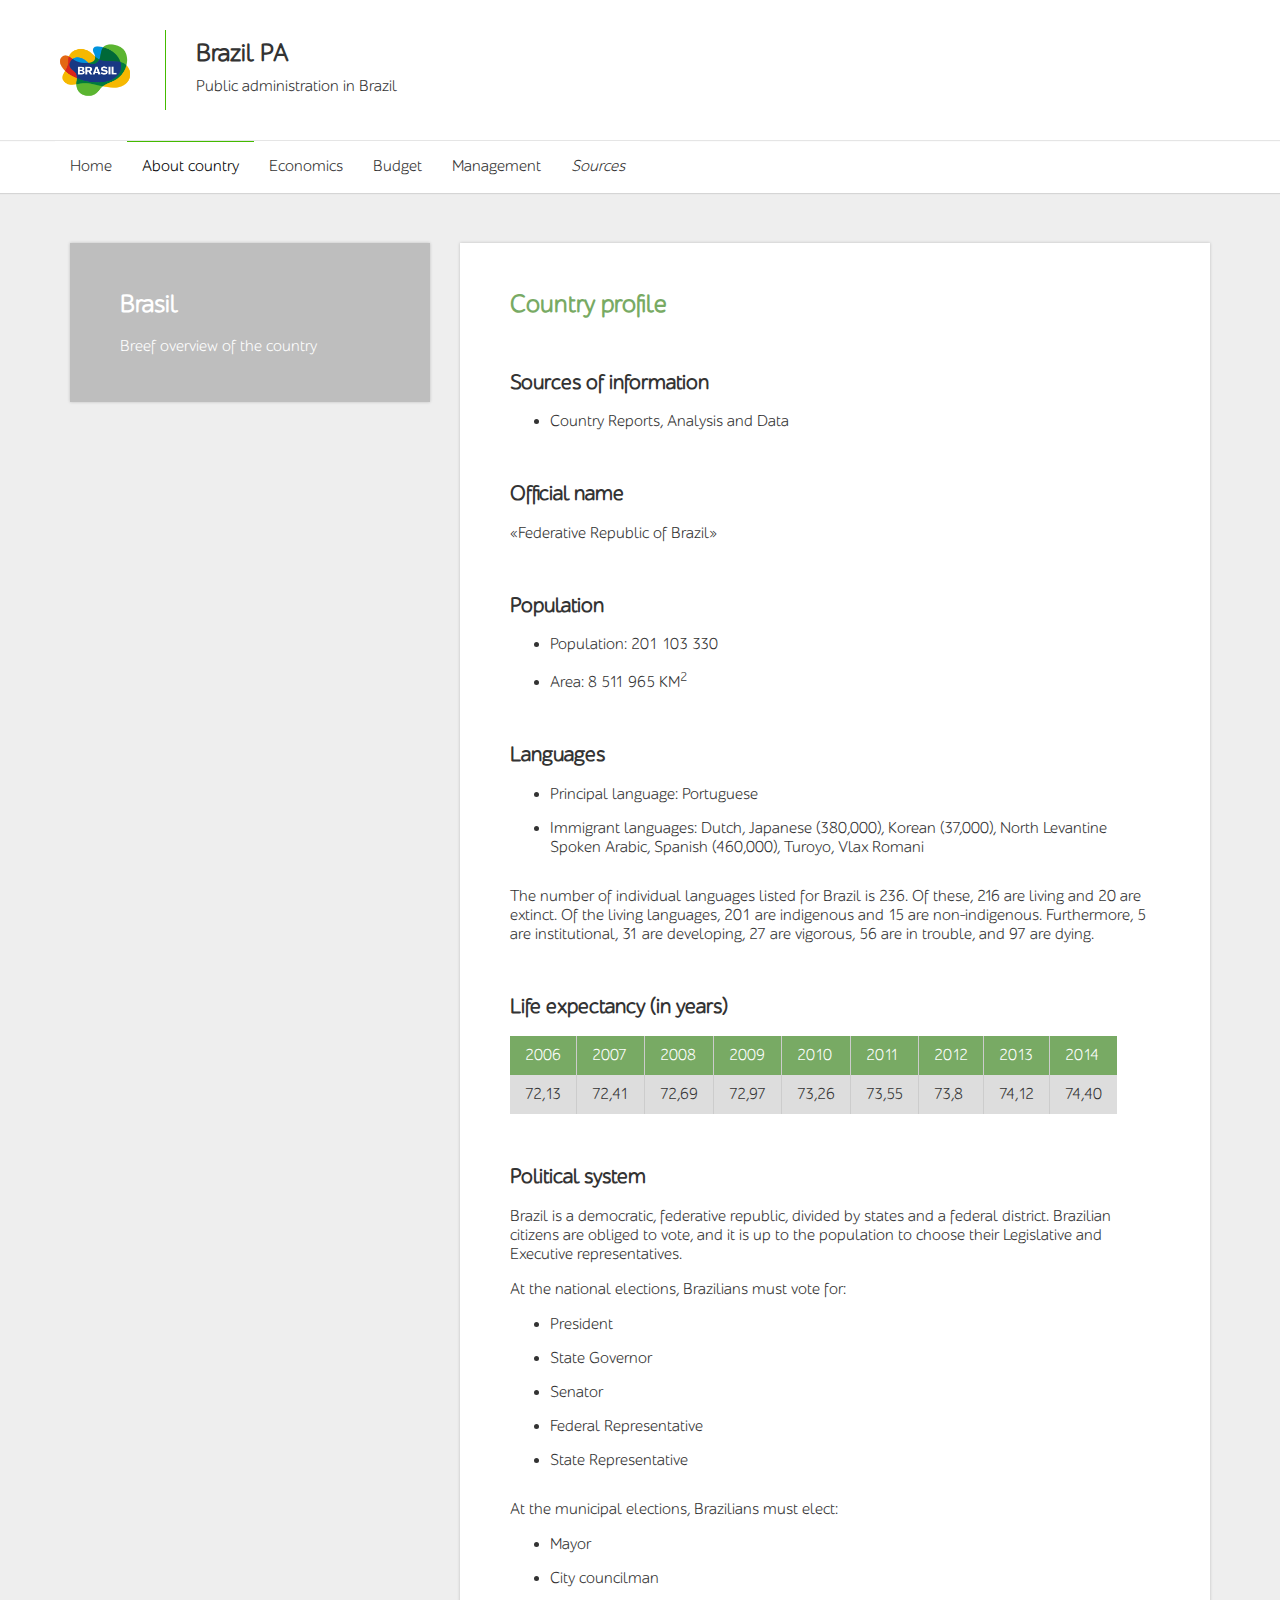
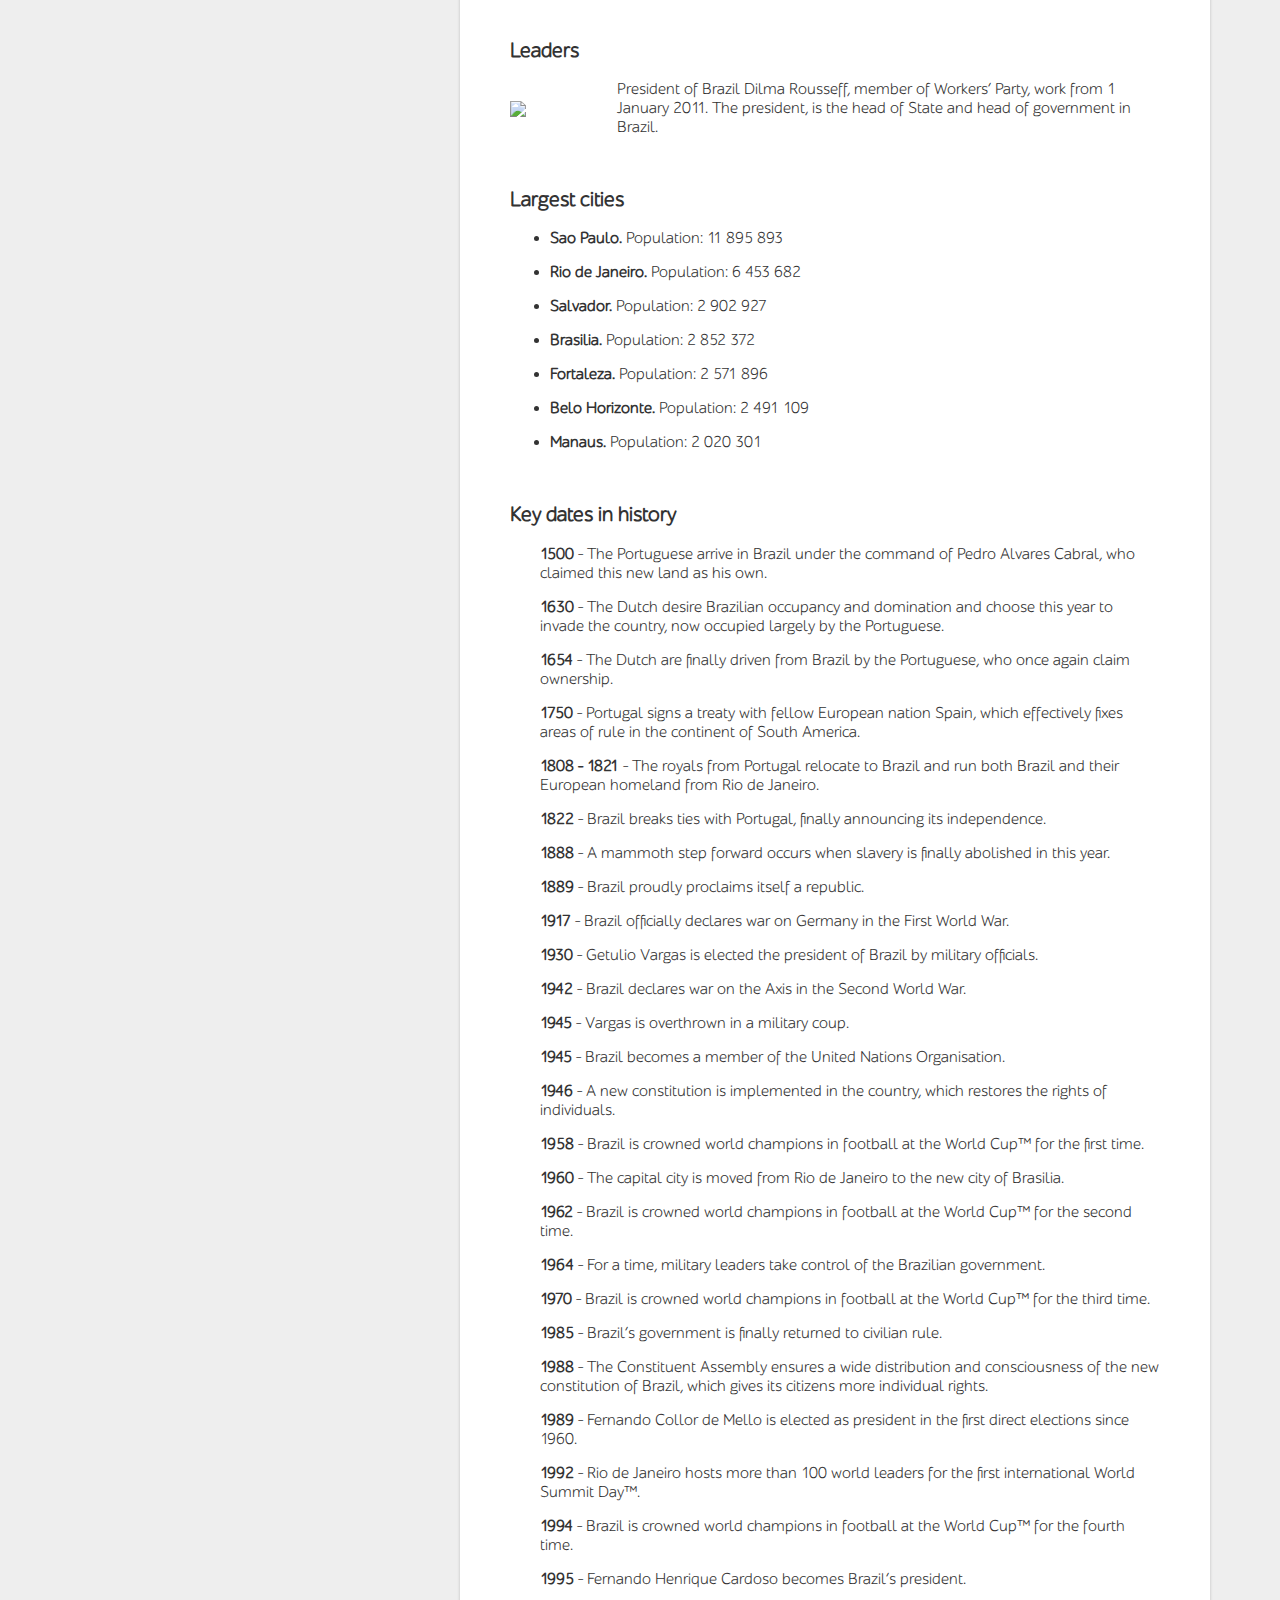
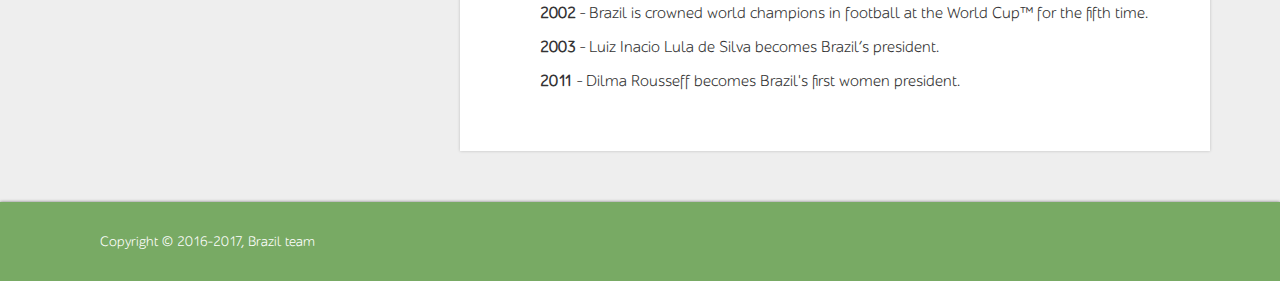
==== about.html @ 3e636b02 "Initial" ====
<!DOCTYPE html>
<html lang="ru">
	<head>
	
		<meta charset="utf-8">
		<meta http-equiv="X-UA-Compatible" content="IE=edge">
		<meta name="viewport" content="width=device-width, initial-scale=1">
		<meta name="robots" content="index, follow">
		
		<meta name="description" content="Public administration in Brazil">
		<meta name="keywords" content="public, administration, Brazil">	
		
		<link rel="apple-touch-icon-precomposed" sizes="57x57" href="images/apple-touch-icon-114-precomposed.png">
		<link rel="apple-touch-icon-precomposed" sizes="72x72" href="images/apple-touch-icon-144-precomposed.png">
		<link rel="apple-touch-icon-precomposed" sizes="114x114" href="images/apple-touch-icon-114-precomposed.png">
		<link rel="apple-touch-icon-precomposed" sizes="144x144" href="images/apple-touch-icon-144-precomposed.png">
		
		<meta name="msapplication-name" content="Brazil PA">
		<meta name="msapplication-tooltip" content="Brazil PA">
		<meta name="msapplication-starturl" content="/">
		<meta name="msapplication-navbutton-color" content="#44bb00">
		<meta name="msapplication-TileColor" content="#44bb00">
		<meta name="msapplication-TileImage" content="images/ms-icon-144.png">
		<meta name="msapplication-square70x70logo" content="images/ms-icon-70.png">
		<meta name="msapplication-square150x150logo" content="images/ms-icon-150.png">
		<meta name="msapplication-wide310x150logo" content="images/ms-icon-310-150.png">
		<meta name="msapplication-square310x310logo" content="images/ms-icon-310.png">
		
		
		<title>Brazil PA | About</title>

		<link rel="icon" href="favicon.png">
		<link href="css/bootstrap.css" rel="stylesheet">
		<link href="css/style.css" rel="stylesheet">
		
	</head>

	<body>
	    <a class="glyphicon glyphicon-chevron-up" id="toTop"></a>
	
		<header>
			
			<div class="container-fluid">
				<div class="container">
					<div class="logo col-xs-12 col-sm-12 col-md-12 col-lg-12">
					    <a class="marga" href="index.html">
                            <img src="images/logo.png" alt="Logo" title="Brazil">
                            <div class="title">  
                                <h1>Brazil PA</h1>
                                <p>Public administration in Brazil</p>
                            </div>
                        </a>
					</div>
				</div>
			</div>
			
			<div class="navbar" role="navigation">
				<div class="container">	
					<div class="navbar-header">
						<button type="button" class="navbar-toggle" data-toggle="collapse" data-target="#responsive-menu">
							<span class="sr-only">Open menu</span>
							<span class="icon-bar"></span>
							<span class="icon-bar"></span>
							<span class="icon-bar"></span>
						</button>
					</div>
				
					<div class="collapse navbar-collapse main-menu" id="responsive-menu">
						<ul class="nav navbar-nav">
							<li><a href="index.html">Home</a></li>
							<li><a href="about.html" class="active">About country</a></li>
							<li><a href="economics.html">Economics</a></li>
							<li><a href="budget.html">Budget</a></li>
							<li><a href="management.html">Management</a></li>
							<li class="sources"><a href="sources.html">Sources</a></li>
						</ul>
					</div>
				</div>
			</div>
		
		</header>
		
		<main class="page aboutpage">
			<div class="container">
				<div class="part col-xs-12 col-sm-12 col-md-4 col-lg-4">
					<section class="company">
						<div class="content">
							<h1>Brasil</h1>
							<p>Breef overview of the country</p>
						</div>
					</section>
				</div>
			
				<div class="part-two col-xs-12 col-sm-12 col-md-8 col-lg-8">
					<section class="achievments">
						<div class="content">
							<h1>Country profile</h1>
							
							<h2>Sources of information</h2>
							<ul>
							    <li>Country Reports, Analysis and Data</li>
							</ul>
							
							<h2>Official name</h2>
							<p>&laquo;Federative Republic of Brazil&raquo;</p>
							
							<h2>Population</h2>
							<ul>
                                <li>Population: 201 103 330</li>
							    <li>Area: 8&nbsp;511&nbsp;965 KM<sup>2</sup></li>
							</ul>
							
							<h2>Languages</h2>
							<ul>
							    <li>Principal language: Portuguese</li>
							    <li>Immigrant languages: Dutch, Japanese (380,000), Korean (37,000), North Levantine Spoken Arabic, Spanish (460,000), Turoyo, Vlax Romani</li>
							</ul>
							<p>The number of individual languages listed for Brazil is 236. Of these, 216 are living and 20 are extinct. Of the living languages, 201 are indigenous and 15 are non-indigenous. Furthermore, 5 are institutional, 31 are developing, 27 are vigorous, 56 are in trouble, and 97 are dying.</p>
							
							<h2>Life expectancy (in years)</h2>
							<table>
							    <tr>
							        <td>2006</td>
							        <td>2007</td>
							        <td>2008</td>
							        <td>2009</td>
							        <td>2010</td>
							        <td>2011</td>
							        <td>2012</td>
							        <td>2013</td>
							        <td>2014</td>
							    </tr>
							    <tr>
							        <td>72,13</td>
							        <td>72,41</td>
							        <td>72,69</td>
							        <td>72,97</td>
							        <td>73,26</td>
							        <td>73,55</td>
							        <td>73,8</td>
							        <td>74,12</td>
							        <td>74,40</td>
							    </tr>
							</table>
							
							<h2>Political system</h2>
							<p>Brazil is a democratic, federative republic, divided by states and a federal district. Brazilian citizens are obliged to vote, and it is up to the population to choose their Legislative and Executive representatives.</p>
							<p>At the national elections, Brazilians must vote for:</p>
                            <ul>
							    <li>President</li>
                                <li>State Governor</li>
                                <li>Senator</li>
                                <li>Federal Representative</li>
                                <li>State Representative</li>
							</ul>
							<p>At the municipal elections, Brazilians must elect:</p>
                            <ul>
							    <li>Mayor</li>
                                <li>City councilman</li>
							</ul>
							
							<h2>Leaders</h2>
							<p class="flex-floated"><img class="left-floated" src="http://i0.statig.com.br/bancodeimagens/3p/br/0s/3pbr0sp42opzck4ibm3xefxpv.jpg">President of Brazil Dilma Rousseff, member of Workers’ Party, work from 1 January 2011. The president, is the head of State and head of government in Brazil.</p>
						    
						    <h2>Largest cities</h2>
						    <ul>
						        <li><b>Sao Paulo.</b> Population: 11 895 893</li>
						        <li><b>Rio de Janeiro.</b> Population: 6 453 682</li>
						        <li><b>Salvador.</b> Population: 2 902 927</li>
						        <li><b>Brasilia.</b> Population: 2 852 372</li>
						        <li><b>Fortaleza.</b> Population: 2 571 896</li>
						        <li><b>Belo Horizonte.</b> Population: 2 491 109</li>
						        <li><b>Manaus.</b> Population: 2 020 301</li>
						    </ul>
						    
						    <h2>Key dates in history</h2>
						    <ul class="history-list">
						        <li><b>1500</b> - The Portuguese arrive in Brazil under the command of Pedro Alvares Cabral, who claimed this new land as his own.</li>
						        <li><b>1630</b> - The Dutch desire Brazilian occupancy and domination and choose this year to invade the country, now occupied largely by the Portuguese.</li>
						        <li><b>1654</b> - The Dutch are finally driven from Brazil by the Portuguese, who once again claim ownership.</li>
						        <li><b>1750</b> - Portugal signs a treaty with fellow European nation Spain, which effectively fixes areas of rule in the continent of South America.</li>
						        <li><b>1808 - 1821</b> - The royals from Portugal relocate to Brazil and run both Brazil and their European homeland from Rio de Janeiro.</li>
						        <li><b>1822</b> - Brazil breaks ties with Portugal, finally announcing its independence.</li>
						        <li><b>1888</b> - A mammoth step forward occurs when slavery is finally abolished in this year.</li>
						        <li><b>1889</b> - Brazil proudly proclaims itself a republic.</li>
						        <li><b>1917</b> - Brazil officially declares war on Germany in the First World War.</li>
						        <li><b>1930</b> - Getulio Vargas is elected the president of Brazil by military officials.
						        <li><b>1942</b> - Brazil declares war on the Axis in the Second World War.</li>
						        <li><b>1945</b> - Vargas is overthrown in a military coup.</li>
						        <li><b>1945</b> - Brazil becomes a member of the United Nations Organisation.</li>
						        <li><b>1946</b> - A new constitution is implemented in the country, which restores the rights of individuals.</li>
						        <li><b>1958</b> - Brazil is crowned world champions in football at the World Cup™ for the first time.</li>
						        <li><b>1960</b> - The capital city is moved from Rio de Janeiro to the new city of Brasilia.</li>
						        <li><b>1962</b> - Brazil is crowned world champions in football at the World Cup™ for the second time.</li>
                                <li><b>1964</b> - For a time, military leaders take control of the Brazilian government.</li>
                                <li><b>1970</b> - Brazil is crowned world champions in football at the World Cup™ for the third time.</li>
                                <li><b>1985</b> - Brazil’s government is finally returned to civilian rule.</li>
                                <li><b>1988</b> - The Constituent Assembly ensures a wide distribution and consciousness of the new constitution of Brazil, which gives its citizens more individual rights.</li>
                                <li><b>1989</b> - Fernando Collor de Mello is elected as president in the first direct elections since 1960.</li>
                                <li><b>1992</b> - Rio de Janeiro hosts more than 100 world leaders for the first international World Summit Day™.</li>
                                <li><b>1994</b> - Brazil is crowned world champions in football at the World Cup™ for the fourth time.</li>
                                <li><b>1995</b> - Fernando Henrique Cardoso becomes Brazil’s president.</li>
                                <li><b>2002</b> - Brazil is crowned world champions in football at the World Cup™ for the fifth time.</li>
                                <li><b>2003</b> - Luiz Inacio Lula de Silva becomes Brazil’s president.</li>
                                <li><b>2011</b> - Dilma Rousseff becomes Brazil's first women president.</li>
						    </ul>
						
						</div>
					</section>
				</div>
			</div>

		</main>
		
		<footer>
			<span>Copyright &copy; 2016-2017, Brazil team</span>
		</footer>
		
		<script src="https://ajax.googleapis.com/ajax/libs/jquery/1.11.2/jquery.min.js"></script>
		<script src="js/bootstrap.js"></script>
		<script src="js/totop.js"></script>

	</body>
</html>
---- css/style.css ----
* {
	-webkit-box-sizing: border-box;
		-moz-box-sizing: border-box;
			box-sizing: border-box;
}
*:before,
*:after {
	-webkit-box-sizing: border-box;
		-moz-box-sizing: border-box;
			box-sizing: border-box;
}
@font-face {
    font-family: 'alsschlangesans-buploadedfile';
    src: url('../fonts/schlangesansalsschlangesans-bold-webfont.eot');
    src: url([data-uri]) format('woff2'),
         url([data-uri]) format('woff'),
         url('../fonts/schlangesansalsschlangesans-bold-webfont.ttf') format('truetype'),
         url('../fonts/schlangesansalsschlangesans-bold-webfont.svg#alsschlangesans-buploadedfile') format('svg');
    font-weight: normal;
    font-style: normal;
}
@font-face {
    font-family: 'alsschlangesansuploaded_file';
    src: url('../fonts/schlangesansalsschlangesans-webfont.eot');
    src: url([data-uri]) format('woff2'),
         url([data-uri]) format('woff'),
         url('../fonts/schlangesansalsschlangesans-webfont.ttf') format('truetype'),
         url('../fonts/schlangesansalsschlangesans-webfont.svg#alsschlangesansuploaded_file') format('svg');
    font-weight: normal;
    font-style: normal;
}
html{
	width: 100%;
    height: 100%;
    margin: 0;
    padding: 0;
	-webkit-text-size-adjust: 100%;
      -ms-text-size-adjust: 100%;
}
body {
    position: relative;
	width: 100%;
    min-height: 100%;
    margin: 0;
    padding: 0;
	overflow-x: hidden;
	font-family: "alsschlangesansuploaded_file", Calibri,Candara,Segoe,Segoe UI,Optima,Arial,sans-serif;
	font-size: 16px;
	color: #333;
	background-color: #eee;
}
a,
article,
aside,
details,
figcaption,
figure,
img,
footer,
header,
hgroup,
main,
menu,
nav,
section,
summary {
	display: block;
}
h1{
	font-size: 25px;
	font-weight: normal;
	color: #333;
}
h2{
	font-size: 21px;
	font-weight: normal;
	color: #333;
}
h3{
	font-size: 16px;
	font-weight: normal;
	color: #999;
}
p{
	font-size: 16px;
	color: #333;
}
li{
	font-size:16px;
	list-style: none;
	color: #333;
}
a{
	text-decoration: none;
	outline: 0;
	cursor: pointer;
	font-size: 16px;
	color: #333;
}
a:active,
a:hover,
a:focus {
	outline: 0;
	color: #44bb00;
}
span{
	font-size:14px;
}
@font-face {
  font-family: 'Glyphicons Halflings';
  src: url('../fonts/glyphicons-halflings-regular.eot');
  src: url('../fonts/glyphicons-halflings-regular.eot?#iefix') format('embedded-opentype'), url('../fonts/glyphicons-halflings-regular.woff2') format('woff2'), url('../fonts/glyphicons-halflings-regular.woff') format('woff'), url('../fonts/glyphicons-halflings-regular.ttf') format('truetype'), url('../fonts/glyphicons-halflings-regular.svg#glyphicons_halflingsregular') format('svg');
}
.glyphicon {
  position: relative;
  display: inline-block;
  font-family: 'Glyphicons Halflings';
  font-style: normal;
  font-weight: normal;
  line-height: 1;
  -webkit-font-smoothing: antialiased;
	-moz-osx-font-smoothing: grayscale;
}
.glyphicon-chevron-left:before {
  content: "\e079";
}
.glyphicon-chevron-right:before {
  content: "\e080";
}
.glyphicon-chevron-up:before {
  content: "\e113";
}
.glyphicon-chevron-down:before {
  content: "\e114";
}
.glyphicon-file:before {
  content: "\e022";
}
.glyphicon-remove:before {
  content: "\e014";
}
#toTop{
  display: none;
  height: 100%;
  padding: 30px 30px 0 30px;
  background: transparent;
  text-align: center;
  position: fixed;
  bottom: 0;
  left: 0;
  font-size: 28px;
  z-index: 100000;
  color: rgba(120, 170, 100, 1);
}
#toTop:hover{
  color:#ccc;
  background:rgba(230, 230, 230, 0.5);
}
header{
	position: relative;
	width:100%;
	background:#fff;
	z-index: 100;
}
header:after{
	content: "";
	display: table;
	clear: both;
}
header .container-fluid{
	padding:30px 15px;
	-webkit-box-shadow: 0px 1px 1px 0px rgba(0,0,0,0.1);
		-moz-box-shadow: 0px 1px 1px 0px rgba(0,0,0,0.1);
		box-shadow: 0px 1px 1px 0px rgba(0,0,0,0.1);
}
header .container-fluid ul li{
	display:inline-block;
	padding:24px 10px;
}
header .container-fluid ul li:first-child{
	margin-left:-20px;
}
header .container-fluid:after{
	content: "";
	display: table;
	clear: both;
}
.logo .marga {
    width: 400px;
    height: 80px;
}
.logo img{
    float: left;
	height: 100%;
	display: block;
}
.logo .title {
    float: left;
    height: 80px;
    margin-left: 30px;
    padding-left: 30px;
    border-left: 1px solid #44bb00; 
}
.logo h1 {
    font-weight: bold;
    line-height: 1;
    margin: 0;
    padding: 0;
    padding-top: 12px;
}
.logo p {
    margin: 0;
    padding: 0;
    padding-top: 10px;
}
.tel{
	height: 100%;
    margin: 0 auto;
	padding: 25px 25px 25px 0;
	text-align: right;
}
.navbar{
	-webkit-box-shadow: 0px 1px 1px 0px rgba(0,0,0,0.1);
		-moz-box-shadow: 0px 1px 1px 0px rgba(0,0,0,0.1);
		box-shadow: 0px 1px 1px 0px rgba(0,0,0,0.1);
	text-align: center;
}
.main-menu {
    overflow-x: hidden;
}
.main-menu li.sources a {
    font-style: italic;
}
main {
    padding-bottom: 80px;
}
.home-page {
    background-color: #ffffff;
}
.more{
	display:inline-block;
	margin-top:30px;
	border: 1px solid #fff;
	padding: 7px 25px;
	border-radius: 7px;
	color: #fff;
	font-size: 14px;
}
.more:hover{
	border: 1px solid rgba(255, 255, 255, 0.1);
	background: rgba(255, 255, 255, 0.75);
	color: #44bb00;
}
.info{
	display:inline-block;
	margin:30px 15px 25px 0;
	border: 1px solid #44bb00;
	padding: 7px 25px;
	border-radius: 7px;
	color: #44bb00;
	font-size: 14px;
}
.info:hover{
	border: 1px solid rgba(0, 130, 150, 0.05);
	background: rgba(120, 170, 100, 1);
	color: #fff;
}
article{
	height: 100%;
}
article:after{
	content: "";
	display: table;
	clear: both;
}
.item1 {
	background: url('../images/slider1.jpg') no-repeat;
	background-position: 50%;
	background-size: cover;
}
.item2 {
	background: url('../images/slider2.jpg') no-repeat;
	background-position: 50%;
	background-size: cover;
}
.item3 {
	background: url('../images/slider3.jpg') no-repeat;
	background-position: 50%;
	background-size: cover;
}
.item4 {
	background: url('../images/slider4.jpg') no-repeat;
	background-position: 50%;
	background-size: cover;
}
.carousel-caption {
	height: 600px;
	padding: 20%;
	background-color: rgba(0, 0, 0, .35);
	-webkit-box-shadow: 0px 1px 1px 0px rgba(0,0,0,0.35);
		-moz-box-shadow: 0px 1px 1px 0px rgba(0,0,0,0.35);
		box-shadow: 0px 1px 1px 0px rgba(0,0,0,0.35);
}
.carousel-caption h1{
	color: #fff;
}
.carousel-caption p{
	margin-bottom: 30px;
	color: #fff;
}
.inner{
	height: 600px;
	background-color: #eee;
    overflow: hidden;
}
.inner img{
	height: 100%;
	margin: 0 auto;
}
.box-content{
	height: 600px;
	padding: 20% 20% 0 20%;
}
.inner {
    background-color: #eee;
}
.inner1 {
	background-image: url('../images/about1.png');
    background-repeat: no-repeat;
	background-position: 50%;
	background-size: cover;
}
.inner2 {
	background-image: url('../images/slider2.jpg');
    background-repeat: no-repeat;
	background-position: 50%;
	background-size: cover;
}
.inner3 {
	background-image: url('../images/slider3.jpg');
    background-repeat: no-repeat;
	background-position: 50%;
	background-size: cover;
}
.inner4 {
	background-image: url('../images/slider4.jpg');
    background-repeat: no-repeat;
	background-position: 50%;
	background-size: cover;
}
.part{
	padding: 50px 15px;
}
.part-two{
	padding: 50px 15px;
}
.part section{
	background-color: rgba(0, 0, 0, .2);
	-webkit-box-shadow: 0px 0px 3px 0px rgba(0,0,0,0.2);
		-moz-box-shadow: 0px 0px 3px 0px rgba(0,0,0,0.2);
		box-shadow: 0px 0px 3px 0px rgba(0,0,0,0.2);
}
.part h1, .part p{
	color: #fff;
}
.part h1 {
    font-weight: bold;
}
.part-two section{
	background-color: #fff;
	-webkit-box-shadow: 0px 0px 3px 0px rgba(0,0,0,0.2);
		-moz-box-shadow: 0px 0px 3px 0px rgba(0,0,0,0.2);
		box-shadow: 0px 0px 3px 0px rgba(0,0,0,0.2);
}
.part-two section:nth-child(2){
	margin-top: 25px;
}
.part-two ol li {
    list-style: decimal;
}
.part-two ul {
    margin-bottom: 30px;
}
.part-two ul li {
	list-style: disc;
	margin: 15px 0;
}
.part-two h1 {
    font-weight: bold;
    color: rgba(120, 170, 100, 1);
}
.part-two h2 {
    font-weight: bold;
    margin-top: 50px;
}
.part-two table {
    margin: 0 auto;
    border-collapse: collapse;
    width: 100%;
    overflow-x: auto;
    display: block;
}
.part-two table tr:nth-child(odd) {
    background-color: #eee;
}
.part-two table tr:nth-child(even) {
    background-color: #ddd;
}
.part-two table tr:first-child {
    background-color: rgba(120, 170, 100, 1);
    color: #fff;
}
.part-two table td {
    padding: 10px 15px;
    border-left: 1px solid #ccc;
}
.part-two table td:first-child {
    border-left: none;
}
.left-floated {
    float: left;
}
img.left-floated {
    width: 150px;
    margin-right: 30px;
}
p.flex-floated {
    display: -webkit-box;
    display: -moz-box;
    display: -ms-flexbox;
    display: -webkit-flex;
    display: flex;
        -webkit-box-align: center;
        -webkit-flex-align: center;
        -ms-flex-align: center;
        -webkit-align-items: center;
    align-items: center;
        -webkit-box-orient: horizontal;
        -moz-box-orient: horizontal;
        -webkit-flex-direction: row;
        -ms-flex-direction: row;
    flex-direction: row;
        -webkit-flex-wrap: nowrap;
    flex-wrap: nowrap;
}
p:after {
    content: '';
    display: table;
    clear: both;
}
ul.history-list li {
    list-style: none;
    margin-left: -10px;
}
ol.link-list li {
    margin-bottom: 20px;
}
ol.link-list li a {
    font-style: italic;
    color: blue;
}
ol.link-list li a:hover {
    color: #333;
}
.page-img {
    width: 100%;
    margin-bottom: 30px;
}
.offer{
	text-align: center;
	background-color: rgba(120, 170, 100, 1);
	padding: 70px 7%;
}
.offer h1{
	color: #fff;
}
.content{
	padding: 30px 50px;
}
.document{
	margin-top: 25px;
}
.document h2{
	margin: 30px 50px;
	color: #fff;
}
.document a{
	padding: 20px 0;
	text-align: center;
	font-size: 14px;
	background-color: #fff;
	border-right: 1px solid #ddd;
}
.document a:last-child{
	border-right: none;
}
.document a:hover{
	background-color: #eee;
	color: #44bb00;
}
.part-in{
	padding: 50px 0;
}
.contact a{
	color: #fff;
}
.modal-body{
	padding: 30px;
}
.modal-footer img{
	width: 100%;
}
.modal-body ul li{
	margin: 30px 0;
	list-style: circle;
}
.close{
	margin-bottom: 10px;
}
footer{
	position: absolute;
    position: absolute;
    right: 0;
    bottom: 0;
    left: 0;
	-webkit-box-shadow: 0px 0px 3px 0px rgba(0,0,0,0.5);
		-moz-box-shadow: 0px 0px 3px 0px rgba(0,0,0,0.5);
		box-shadow: 0px 0px 3px 0px rgba(0,0,0,0.5);
	padding: 30px 100px;
	background-color: rgba(120, 170, 100, 1);
	clear: both;
}
footer span{
	color: #fff;
}
footer a{
	float:right;
	font-size:14px;
	color: #fff;
	text-align:left;
}
footer a:hover{
	color: #333;
}
.white{
	background-color: #fff;
}
.white span, .white a{
	color: #333;
}
.white a:hover{
	color: #44bb00;
}
@media (min-width: 1400px) {
	h1{
		font-size: 32px;
	}
	h2{
		font-size: 26px;
	}
	a, p, li, span{
		font-size: 18px;
	}
	article, .inner, .carousel-caption, .box-content{
		height: 750px;
	}
	.slogan{
		padding: 340px 5%;
	}
	.picture{
		height: 375px;
	}
	.picture img{
		width: auto;
		height: 350px;
	}
	.partner{
		height: 200px;
		padding: 7%;
	}
}
@media (max-width: 991px) {
	h1{
		font-size: 21px;
	}
	h2{
		font-size: 18px;
	}
	h3{
		font-size: 14px;
	}
	a, p, li{
		font-size: 14px;
	}
	.document a{
		font-size: 12px;
	}
	.carousel-control span{
	  font-size: 32px;
	}
	.slogan{
		padding: 230px 5%;
	}
	.picture{
		height: 280px;
	}
	.picture img{
		height: auto;
		width: 100%;
	}
	.partners {
		padding: 45px;
	}
	.partner{
		height: 110px;
		padding: 7%;
	}
	.part{
		padding: 25px 0;
	}
	.part-two{
		padding: 0 0 25px 0;
	}
	.part-in{
		padding-top: 0;
		margin-left: -13px;
	}
}
@media (max-width: 767px) {
	.nav > li > a{
	  border-top: none;
	}
	.nav > li >.active{
	  border-top: none;
	}
	.nav > li > a:hover{
	  border-top: none;
	  background-color: #f0f0f0;
	}
	footer{
		padding: 20px 50px;
	}
	.part{
		padding-top: 0;
	}
	.part-in{
		padding-top: 0;
		margin-left: -10px;
	}
	.equip a{
		min-height: 260px;
	}
	.close{
		right: 10px;
  		top: 10px;
	}
    #toTop {
      visibility: hidden;
    }
}
@media (max-width: 641px) {
	header .container-fluid ul li{
		text-align: center;
		padding: 10px 10px;
	}
    .logo .marga {
        width: 252px;
        margin: 0 auto;
    }
    .logo .title {
        margin-left: 20px;
        padding-left: 20px; 
    }
    .logo h1 {
        font-size: 16px;
    }
    .logo p {
        width: 130px;
    }
	.tel{
		text-align: center;
	}
    .carousel,
    .item,
    .inner {
		height: 450px;
	}
    .inner {
        height: 250px;
    }
	footer{
		text-align: center;
	}
	footer span{
		display: block;
	}
	footer a{
		display: none;
	}
	.carousel-control{
	  width: 15%;
	}
	.carousel-caption {
		height: 520px;
	}
	.box-content{
		height: auto;
		padding: 15%;
	}
	.content{
		padding: 40px;
	}
	.map{
		height: 300px;
	}
	.partner{
		height: 110px;
		padding: 5%;
	}
	.document h2{
		margin: 30px 20px;
	}
}
@media (max-width: 480px) {

}
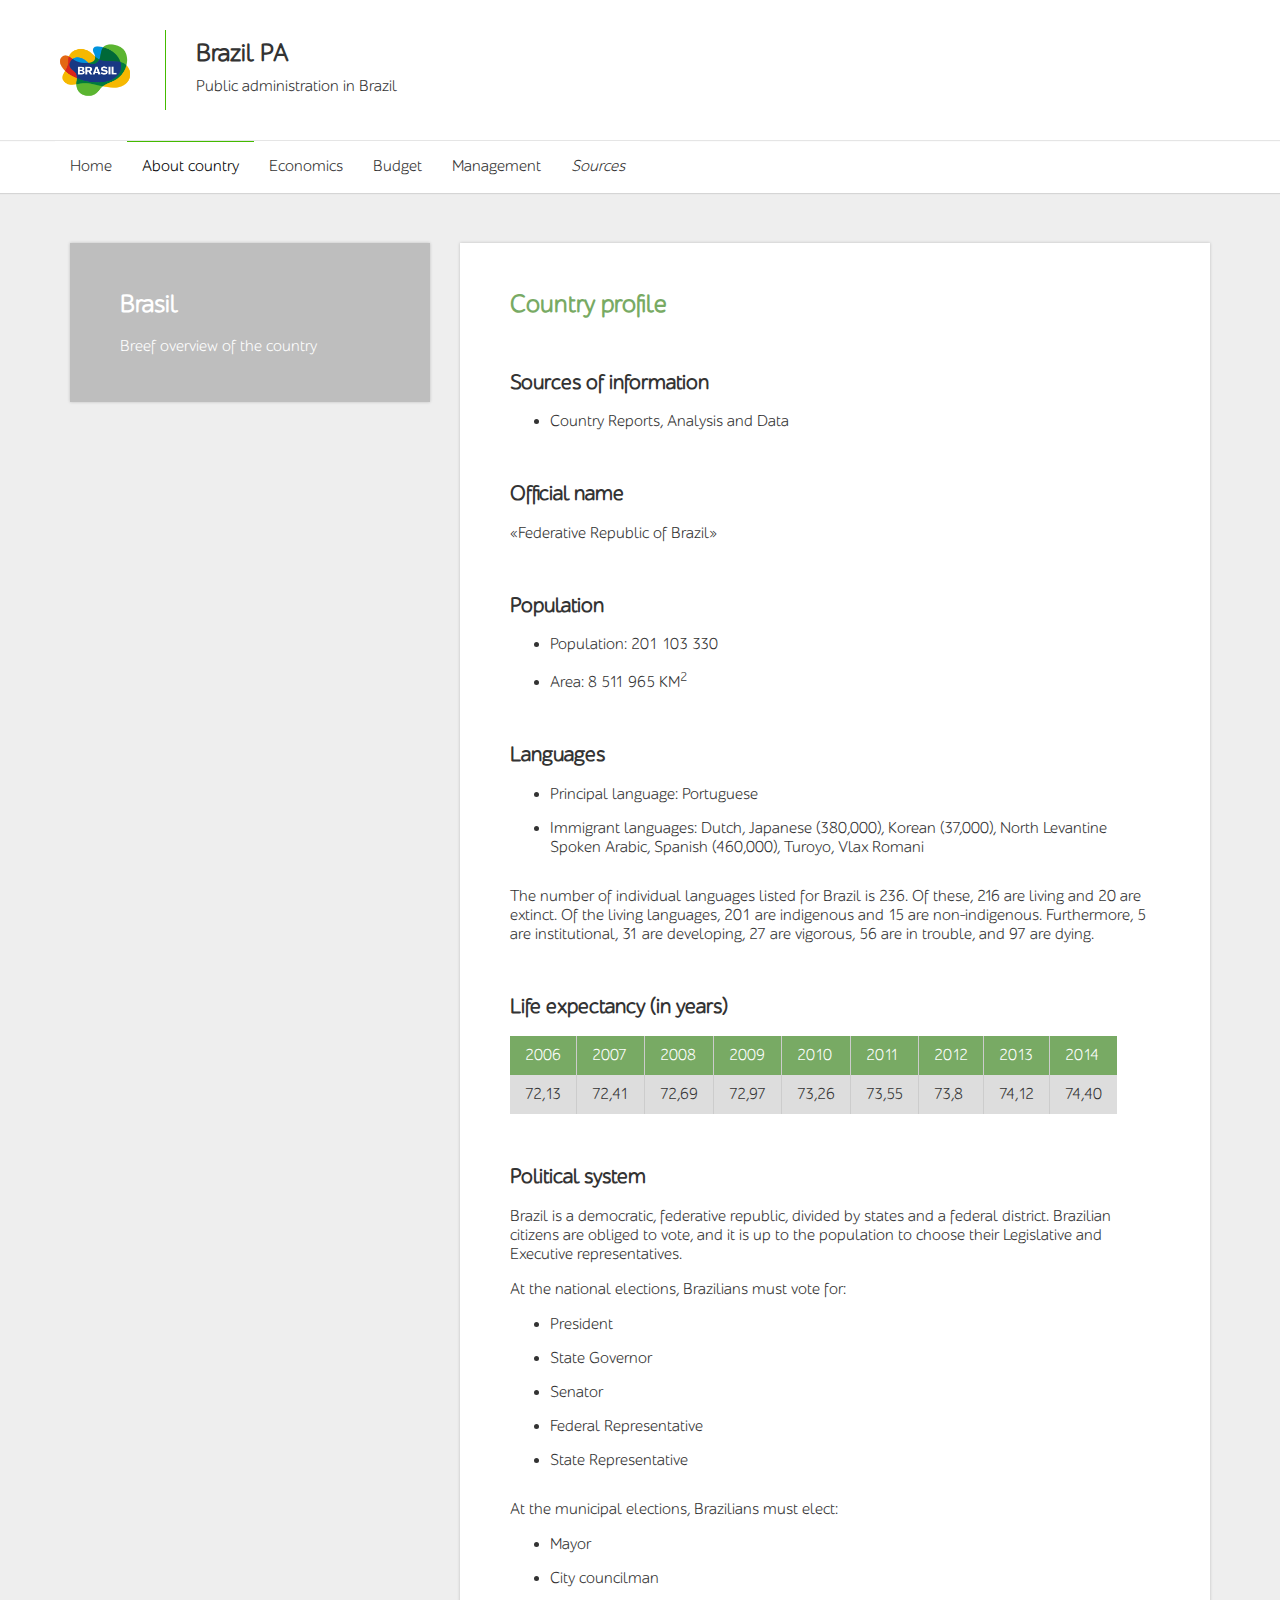
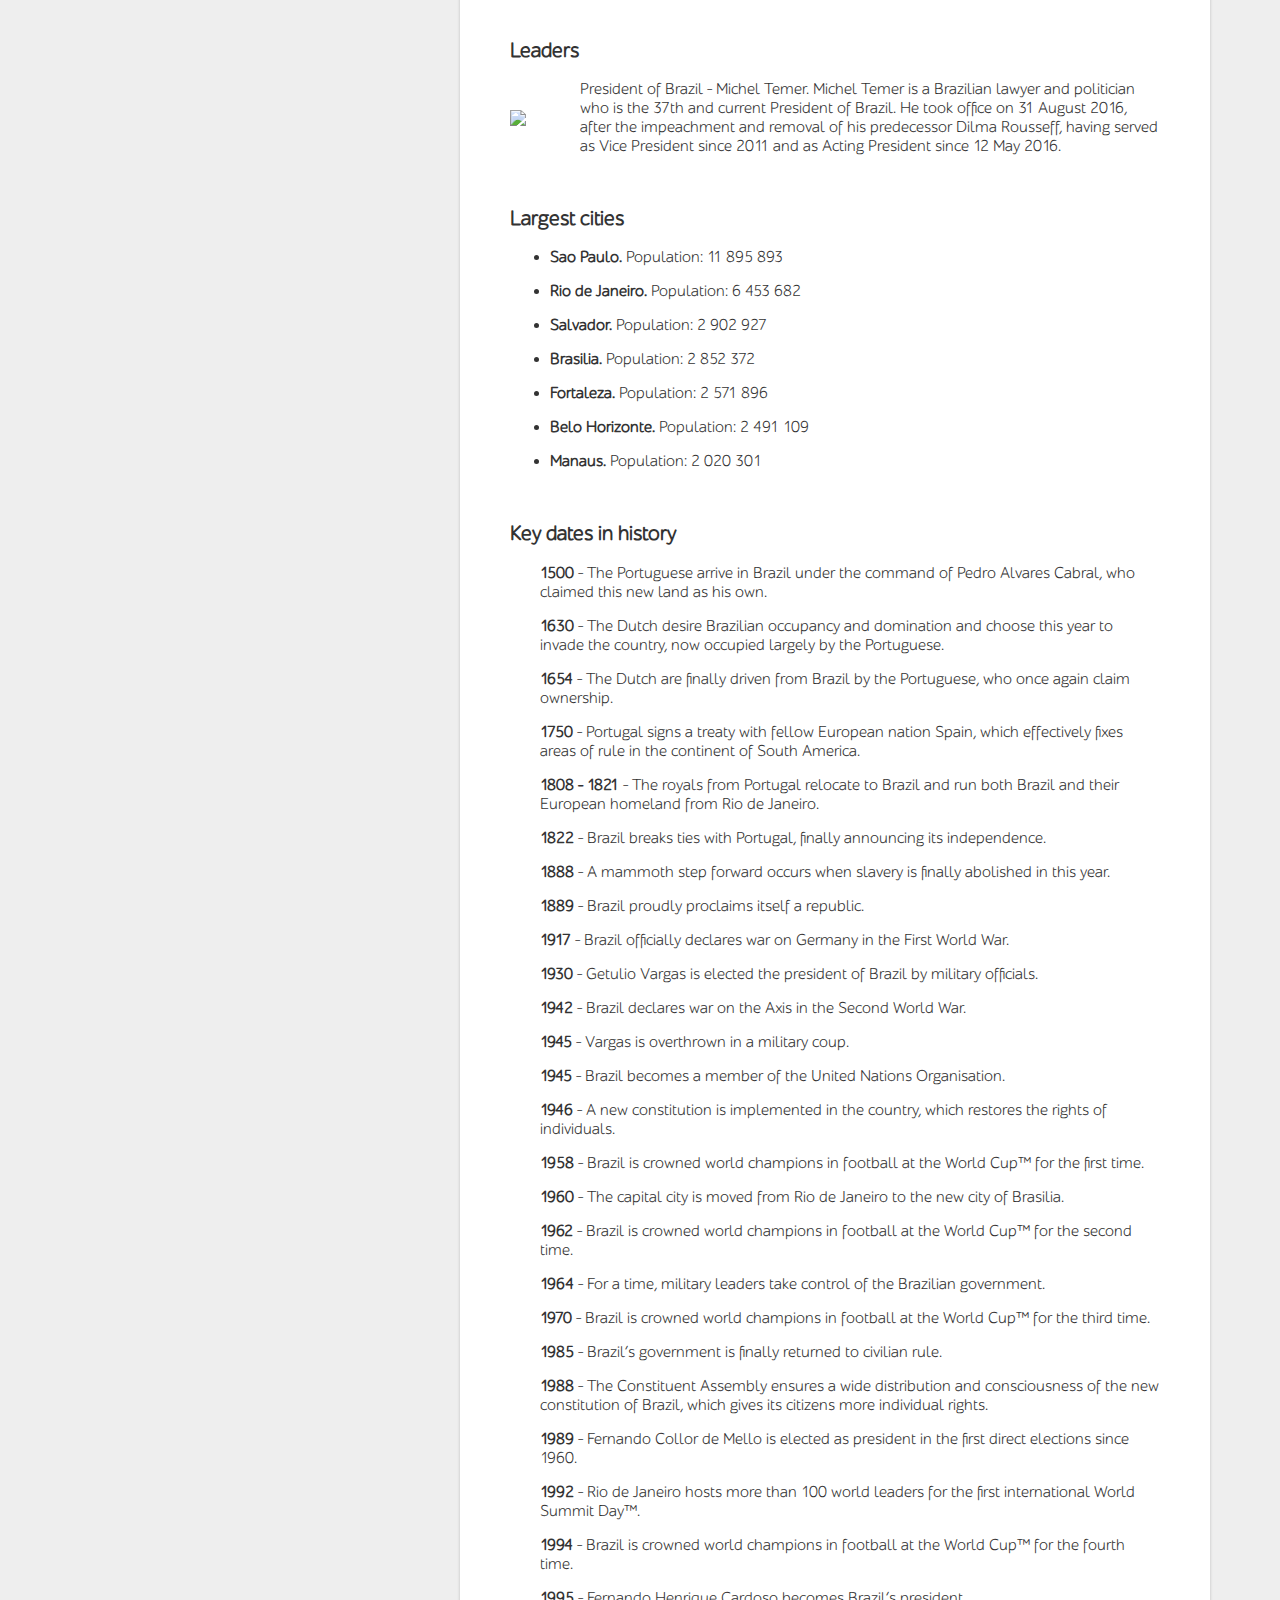
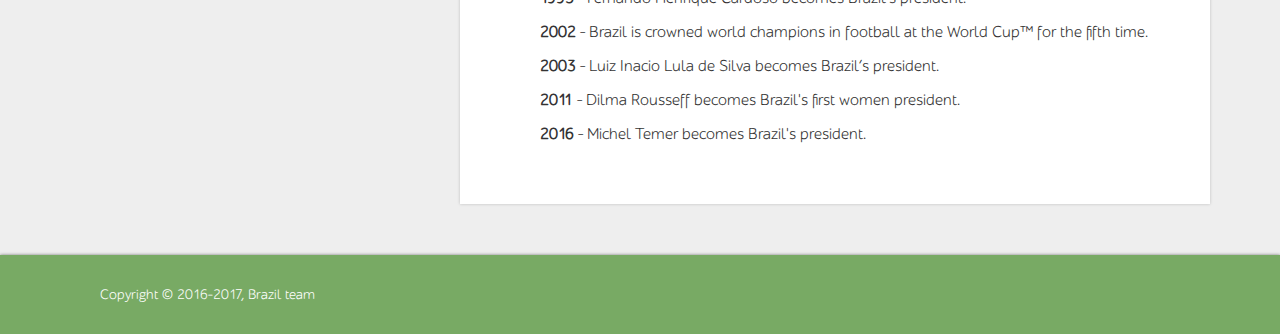
==== commit 3d32e5bf: "Michel Temer is the new president" ====
--- a/about.html
+++ b/about.html
@@ -160,7 +160,7 @@
 							</ul>
 							
 							<h2>Leaders</h2>
-							<p class="flex-floated"><img class="left-floated" src="http://i0.statig.com.br/bancodeimagens/3p/br/0s/3pbr0sp42opzck4ibm3xefxpv.jpg">President of Brazil Dilma Rousseff, member of Workers’ Party, work from 1 January 2011. The president, is the head of State and head of government in Brazil.</p>
+							<p class="flex-floated"><img class="left-floated" src="http://www.globalsecurity.org/military/world/brazil/images/temer-1.jpg">President of Brazil - Michel Temer. Michel Temer is a Brazilian lawyer and politician who is the 37th and current President of Brazil. He took office on 31 August 2016, after the impeachment and removal of his predecessor Dilma Rousseff, having served as Vice President since 2011 and as Acting President since 12 May 2016.</p>
 						    
 						    <h2>Largest cities</h2>
 						    <ul>
@@ -203,6 +203,7 @@
                                 <li><b>2002</b> - Brazil is crowned world champions in football at the World Cup™ for the fifth time.</li>
                                 <li><b>2003</b> - Luiz Inacio Lula de Silva becomes Brazil’s president.</li>
                                 <li><b>2011</b> - Dilma Rousseff becomes Brazil's first women president.</li>
+                                <li><b>2016</b> - Michel Temer becomes Brazil's president.</li>
 						    </ul>
 						
 						</div>
--- a/css/style.css
+++ b/css/style.css
@@ -518,7 +518,6 @@
 	margin-bottom: 10px;
 }
 footer{
-	position: absolute;
     position: absolute;
     right: 0;
     bottom: 0;
@@ -560,9 +559,6 @@
 	}
 	a, p, li, span{
 		font-size: 18px;
-	}
-	article, .inner, .carousel-caption, .box-content{
-		height: 750px;
 	}
 	.slogan{
 		padding: 340px 5%;
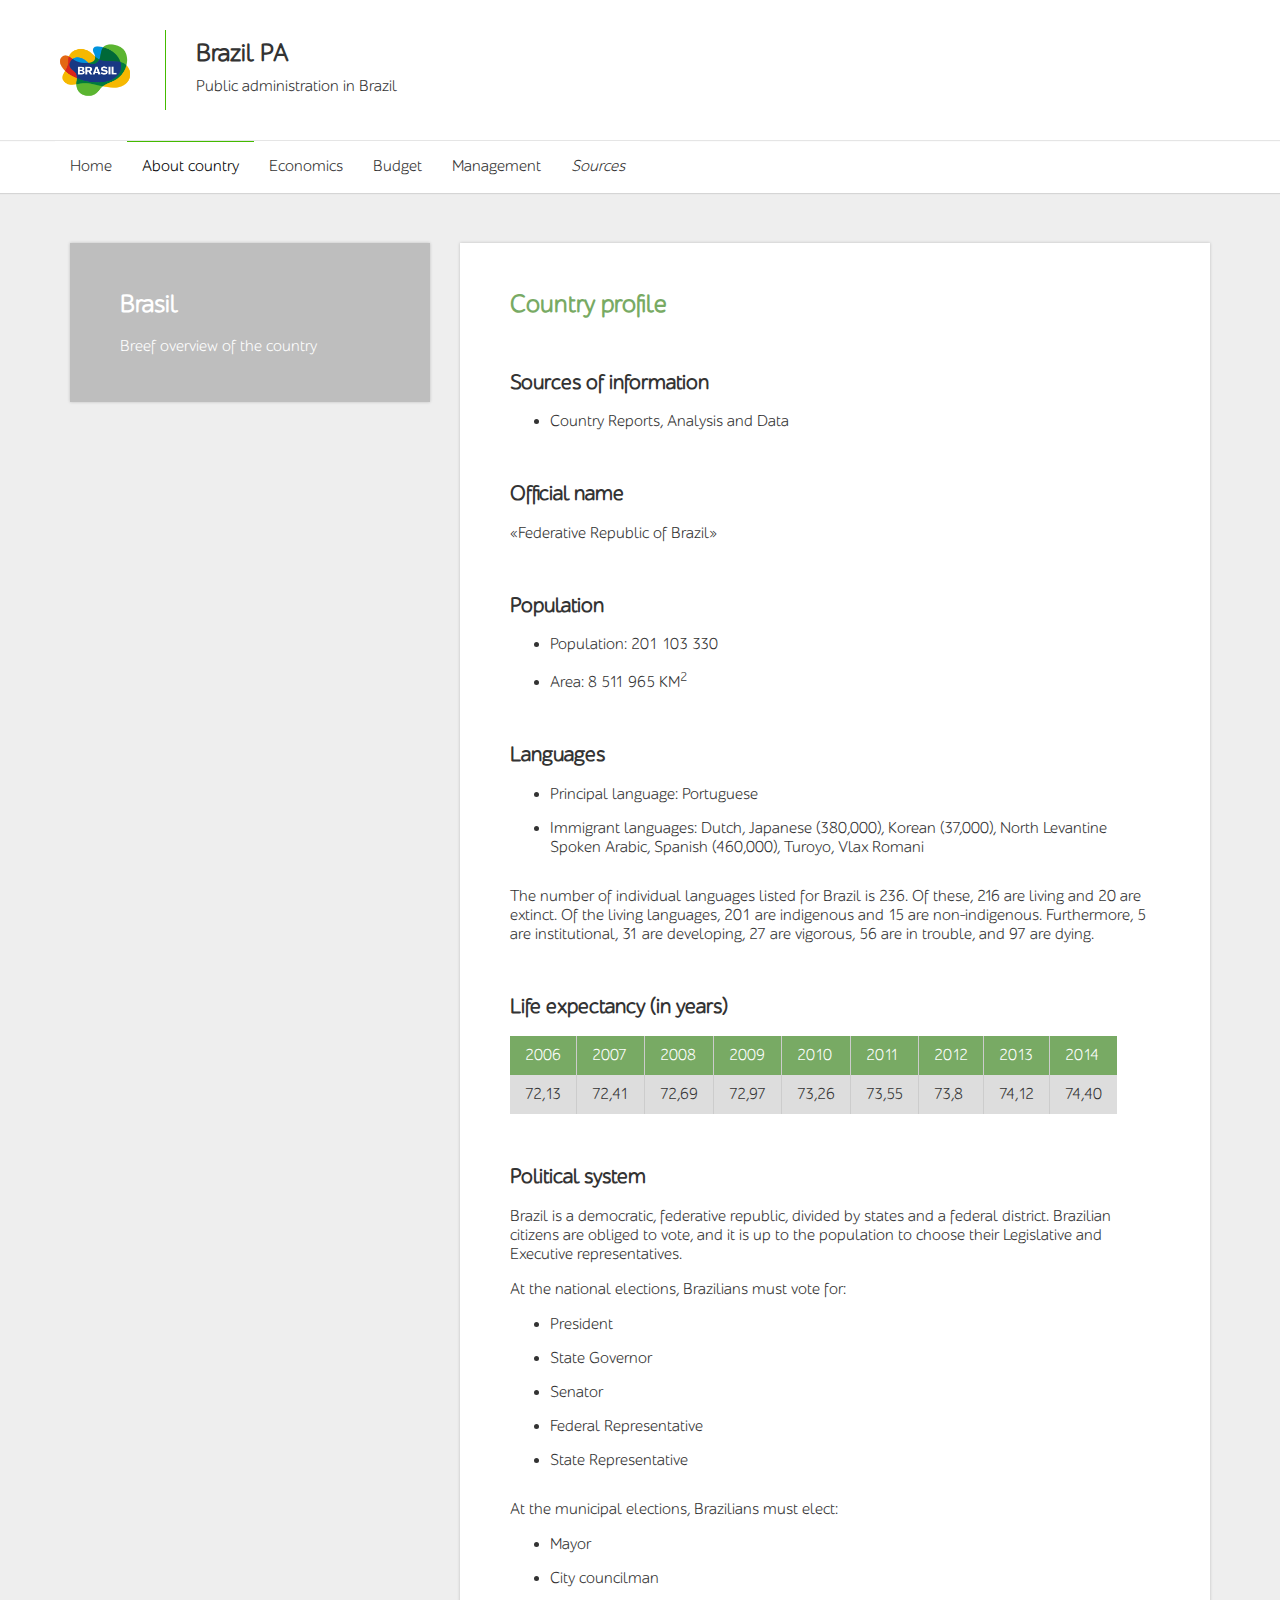
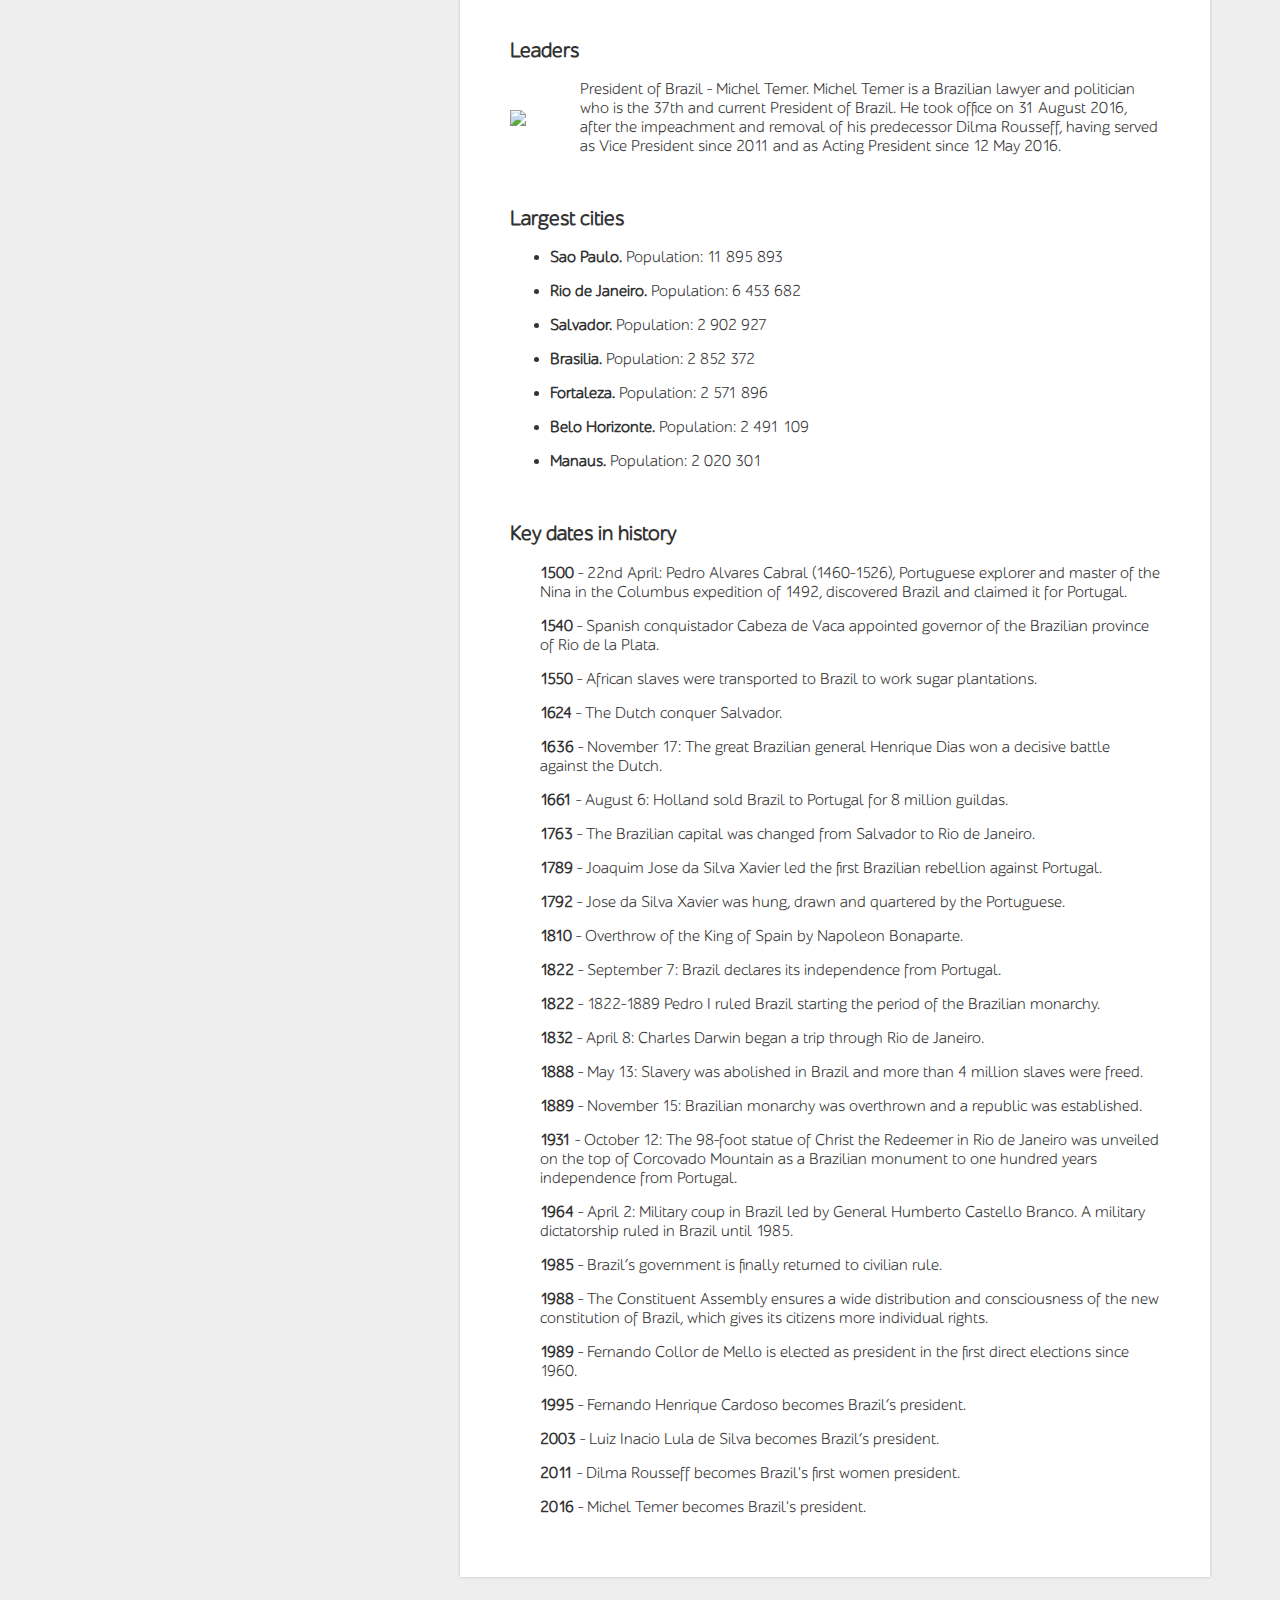
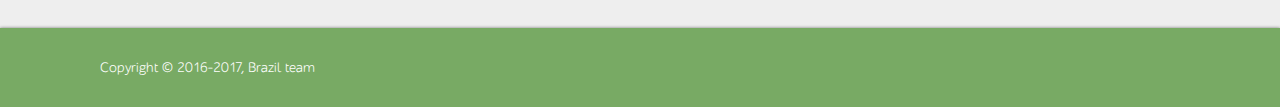
==== commit c3345fa6: "key dates" ====
--- a/about.html
+++ b/about.html
@@ -175,32 +175,27 @@
 						    
 						    <h2>Key dates in history</h2>
 						    <ul class="history-list">
-						        <li><b>1500</b> - The Portuguese arrive in Brazil under the command of Pedro Alvares Cabral, who claimed this new land as his own.</li>
-						        <li><b>1630</b> - The Dutch desire Brazilian occupancy and domination and choose this year to invade the country, now occupied largely by the Portuguese.</li>
-						        <li><b>1654</b> - The Dutch are finally driven from Brazil by the Portuguese, who once again claim ownership.</li>
-						        <li><b>1750</b> - Portugal signs a treaty with fellow European nation Spain, which effectively fixes areas of rule in the continent of South America.</li>
-						        <li><b>1808 - 1821</b> - The royals from Portugal relocate to Brazil and run both Brazil and their European homeland from Rio de Janeiro.</li>
-						        <li><b>1822</b> - Brazil breaks ties with Portugal, finally announcing its independence.</li>
-						        <li><b>1888</b> - A mammoth step forward occurs when slavery is finally abolished in this year.</li>
-						        <li><b>1889</b> - Brazil proudly proclaims itself a republic.</li>
-						        <li><b>1917</b> - Brazil officially declares war on Germany in the First World War.</li>
-						        <li><b>1930</b> - Getulio Vargas is elected the president of Brazil by military officials.
-						        <li><b>1942</b> - Brazil declares war on the Axis in the Second World War.</li>
-						        <li><b>1945</b> - Vargas is overthrown in a military coup.</li>
-						        <li><b>1945</b> - Brazil becomes a member of the United Nations Organisation.</li>
-						        <li><b>1946</b> - A new constitution is implemented in the country, which restores the rights of individuals.</li>
-						        <li><b>1958</b> - Brazil is crowned world champions in football at the World Cup™ for the first time.</li>
-						        <li><b>1960</b> - The capital city is moved from Rio de Janeiro to the new city of Brasilia.</li>
-						        <li><b>1962</b> - Brazil is crowned world champions in football at the World Cup™ for the second time.</li>
-                                <li><b>1964</b> - For a time, military leaders take control of the Brazilian government.</li>
-                                <li><b>1970</b> - Brazil is crowned world champions in football at the World Cup™ for the third time.</li>
+						        <li><b>1500</b> - 22nd April: Pedro Alvares Cabral (1460-1526), Portuguese explorer and master of the Nina in the Columbus expedition of 1492, discovered Brazil and claimed it for Portugal.</li>
+						        <li><b>1540</b> - Spanish conquistador Cabeza de Vaca appointed governor of the Brazilian province of Rio de la Plata.</li>
+						        <li><b>1550</b> - African slaves were transported to Brazil to work sugar plantations.</li>
+						        <li><b>1624</b> - The Dutch conquer Salvador.</li>
+						        <li><b>1636</b> - November 17: The great Brazilian general Henrique Dias won a decisive battle against the Dutch.</li>
+						        <li><b>1661</b> - August 6: Holland sold Brazil to Portugal for 8 million guildas.</li>
+						        <li><b>1763</b> - The Brazilian capital was changed from Salvador to Rio de Janeiro.</li>
+						        <li><b>1789</b> - Joaquim Jose da Silva Xavier led the first Brazilian rebellion against Portugal.</li>
+						        <li><b>1792</b> - Jose da Silva Xavier was hung, drawn and quartered by the Portuguese.</li>
+						        <li><b>1810</b> - Overthrow of the King of Spain by Napoleon Bonaparte.
+						        <li><b>1822</b> - September 7: Brazil declares its independence from Portugal.</li>
+						        <li><b>1822</b> - 1822-1889 Pedro I ruled Brazil starting the period of the Brazilian monarchy.</li>
+						        <li><b>1832</b> - April 8: Charles Darwin began a trip through Rio de Janeiro.</li>
+						        <li><b>1888</b> - May 13: Slavery was abolished in Brazil and more than 4 million slaves were freed.</li>
+						        <li><b>1889</b> - November 15: Brazilian monarchy was overthrown and a republic was established.</li>
+						        <li><b>1931</b> - October 12:  The 98-foot statue of Christ the Redeemer in Rio de Janeiro was unveiled on the top of Corcovado Mountain as a Brazilian monument to one hundred years independence from Portugal.</li>
+						        <li><b>1964</b> - April 2: Military coup in Brazil led by General Humberto Castello Branco. A military dictatorship ruled in Brazil until 1985.</li>
                                 <li><b>1985</b> - Brazil’s government is finally returned to civilian rule.</li>
                                 <li><b>1988</b> - The Constituent Assembly ensures a wide distribution and consciousness of the new constitution of Brazil, which gives its citizens more individual rights.</li>
                                 <li><b>1989</b> - Fernando Collor de Mello is elected as president in the first direct elections since 1960.</li>
-                                <li><b>1992</b> - Rio de Janeiro hosts more than 100 world leaders for the first international World Summit Day™.</li>
-                                <li><b>1994</b> - Brazil is crowned world champions in football at the World Cup™ for the fourth time.</li>
                                 <li><b>1995</b> - Fernando Henrique Cardoso becomes Brazil’s president.</li>
-                                <li><b>2002</b> - Brazil is crowned world champions in football at the World Cup™ for the fifth time.</li>
                                 <li><b>2003</b> - Luiz Inacio Lula de Silva becomes Brazil’s president.</li>
                                 <li><b>2011</b> - Dilma Rousseff becomes Brazil's first women president.</li>
                                 <li><b>2016</b> - Michel Temer becomes Brazil's president.</li>
@@ -222,4 +217,4 @@
 		<script src="js/totop.js"></script>
 
 	</body>
-</html>+</html>
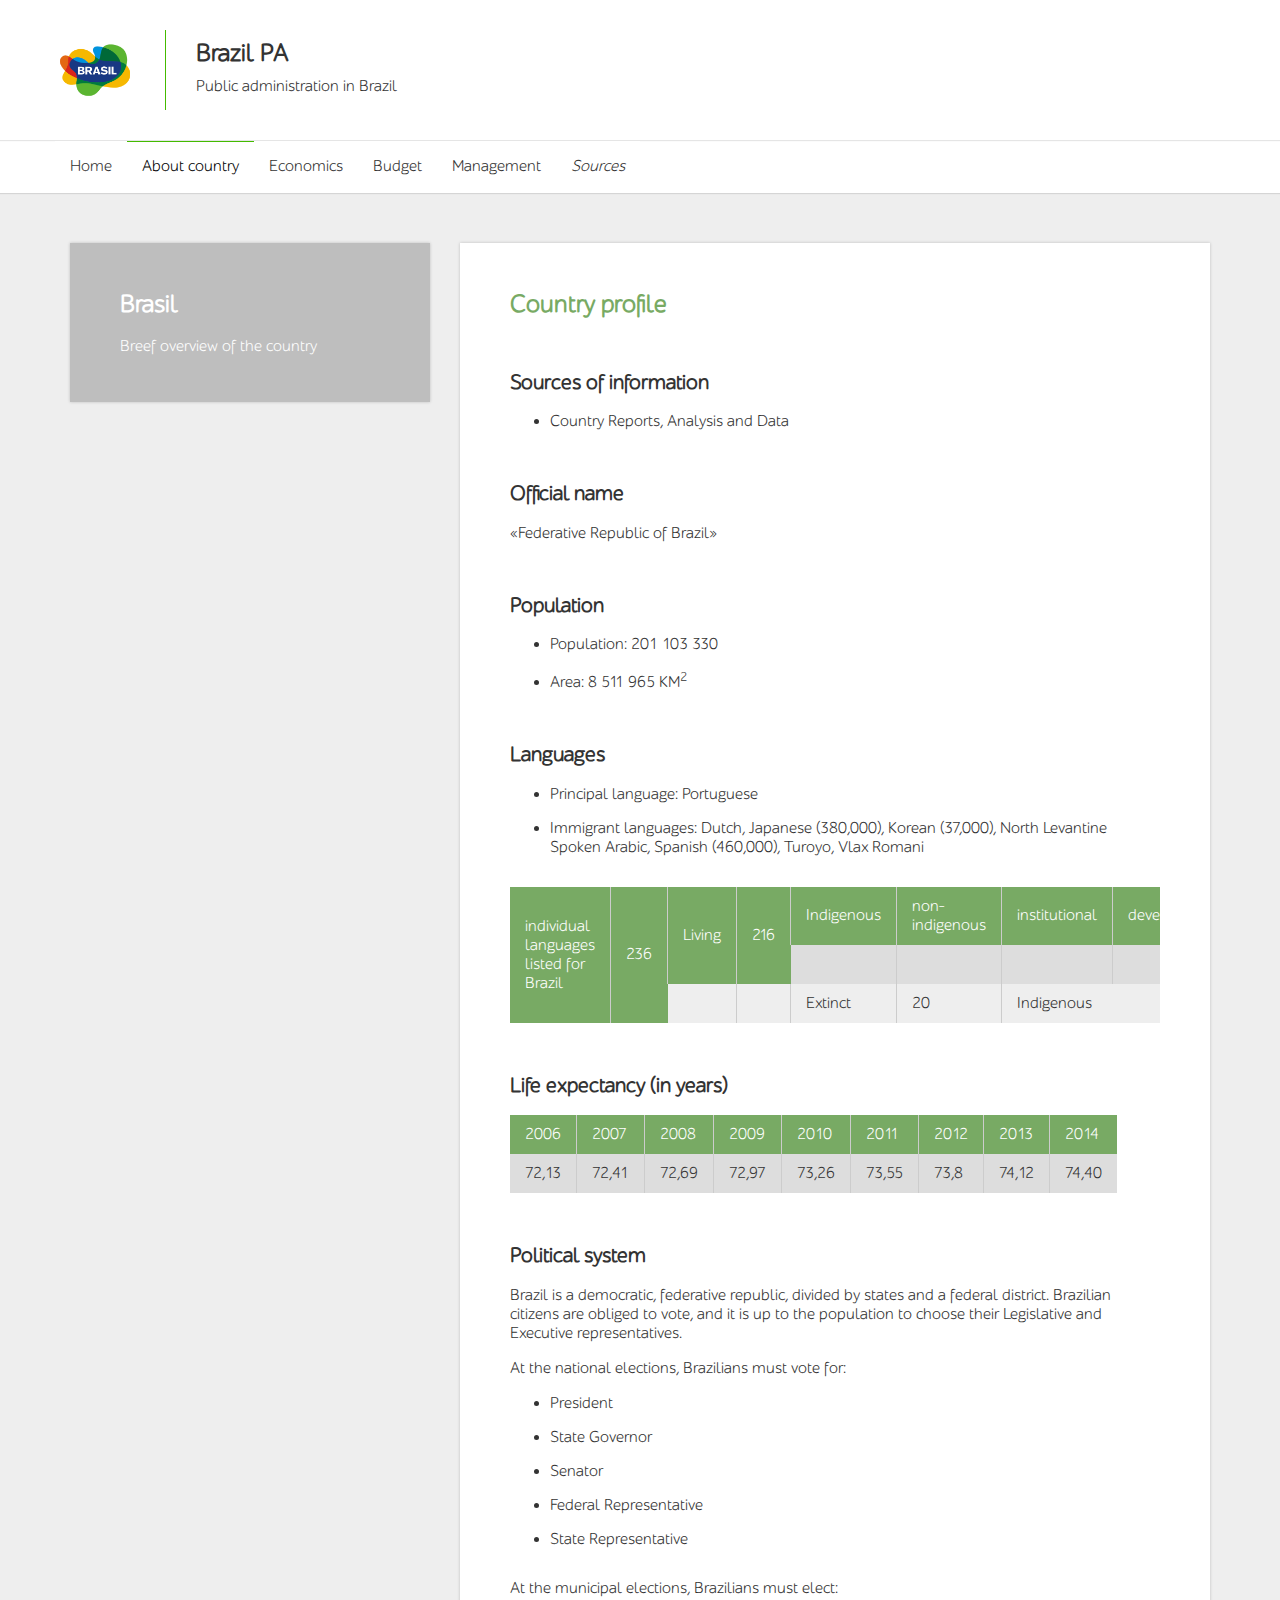
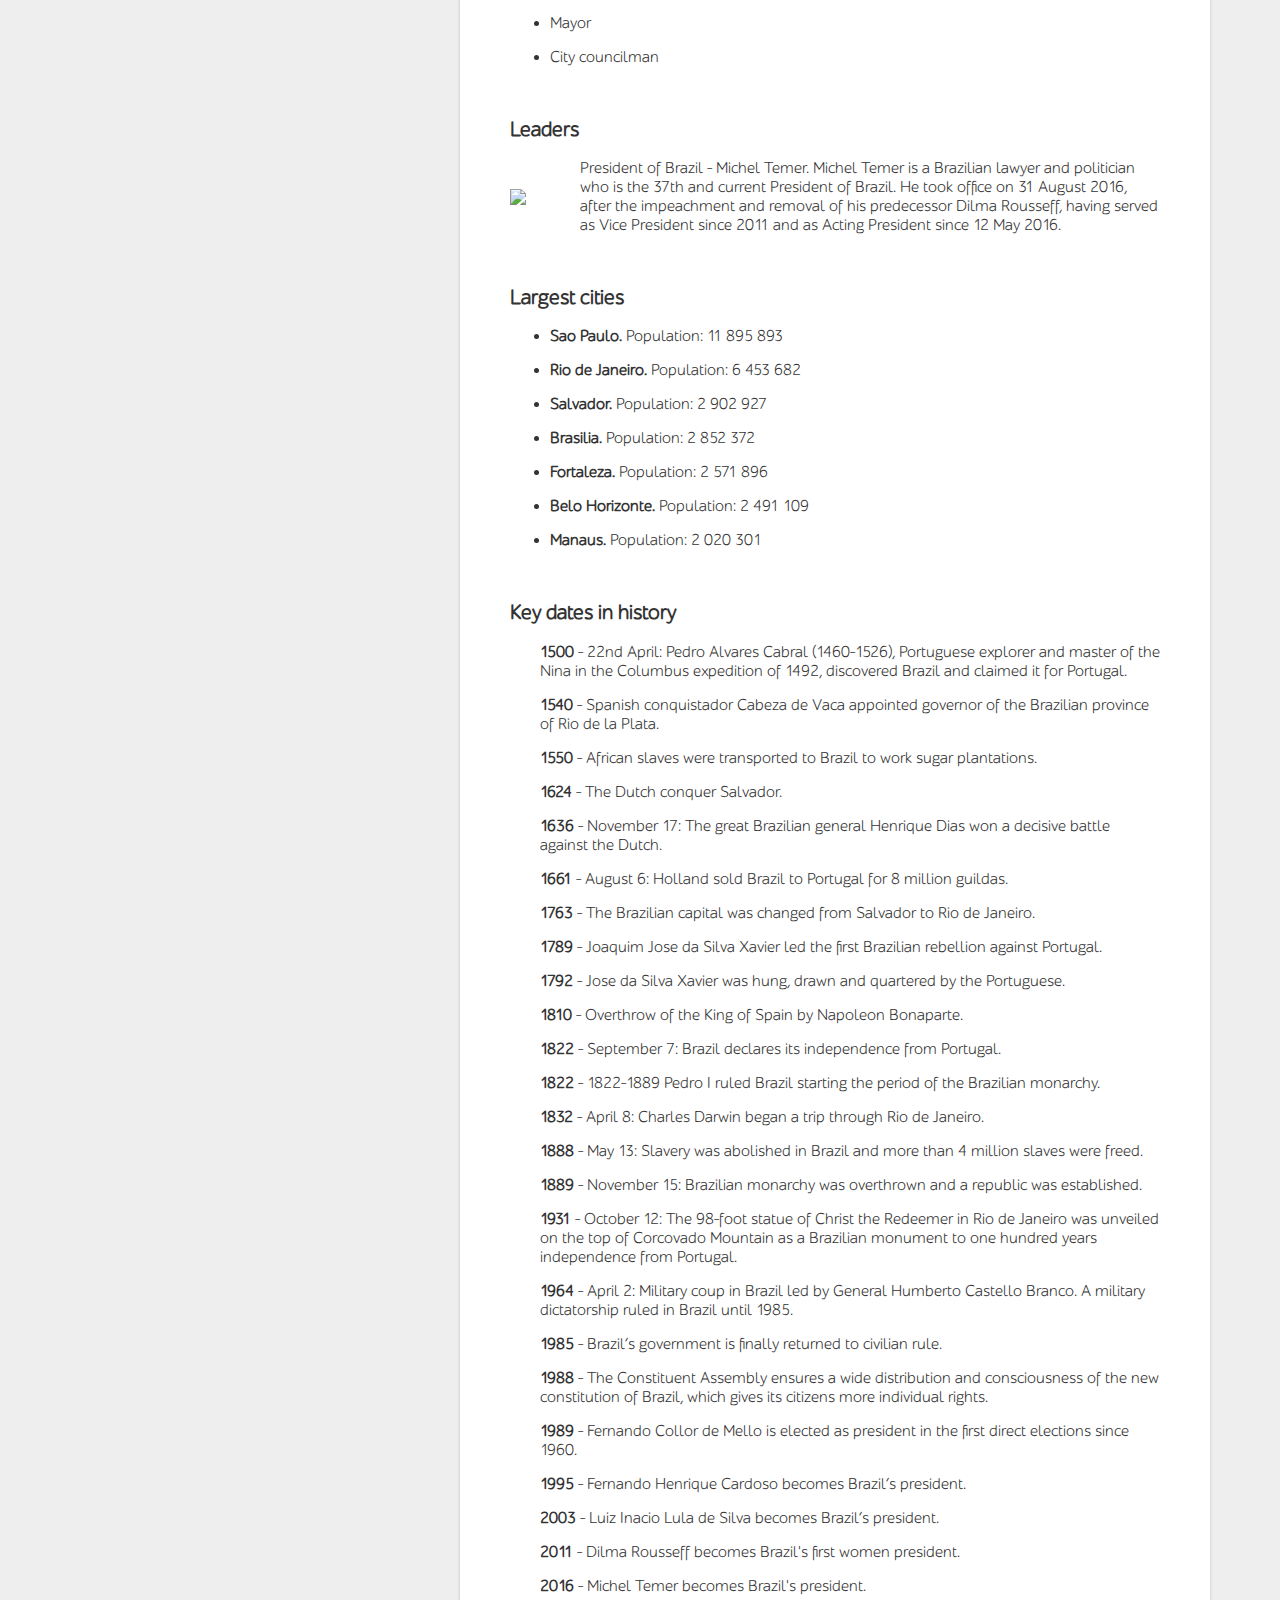
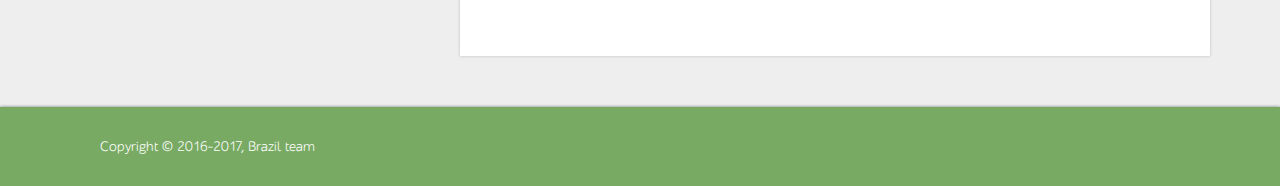
==== commit 83c21674: "table add" ====
--- a/about.html
+++ b/about.html
@@ -115,8 +115,39 @@
 							    <li>Principal language: Portuguese</li>
 							    <li>Immigrant languages: Dutch, Japanese (380,000), Korean (37,000), North Levantine Spoken Arabic, Spanish (460,000), Turoyo, Vlax Romani</li>
 							</ul>
-							<p>The number of individual languages listed for Brazil is 236. Of these, 216 are living and 20 are extinct. Of the living languages, 201 are indigenous and 15 are non-indigenous. Furthermore, 5 are institutional, 31 are developing, 27 are vigorous, 56 are in trouble, and 97 are dying.</p>
-							
+							<table>
+								<tr>
+									<td rowspan="3">individual languages listed for Brazil</td>
+									<td rowspan="3">236</td>
+									<td rowspan="2">Living</td>
+									<td rowspan="2">216</td>
+									<td>Indigenous</td>
+									<td>non-indigenous</td>
+									<td>institutional</td>
+									<td>developing</td>
+									<td>vigorous</td>
+									<td>dying</td>
+								</tr>
+								<tr>
+									<td></td>
+									<td></td>
+									<td></td>
+									<td></td>
+									<td>201</td>
+									<td>15</td>
+									<td>5</td>
+									<td>31</td>
+									<td>27</td>
+									<td>97</td>
+								</tr>
+								<tr>
+									<td></td>
+									<td></td>
+									<td>Extinct</td>
+									<td>20</td>
+									<td colspan="6">Indigenous</td>
+								</tr>
+							</table>
 							<h2>Life expectancy (in years)</h2>
 							<table>
 							    <tr>
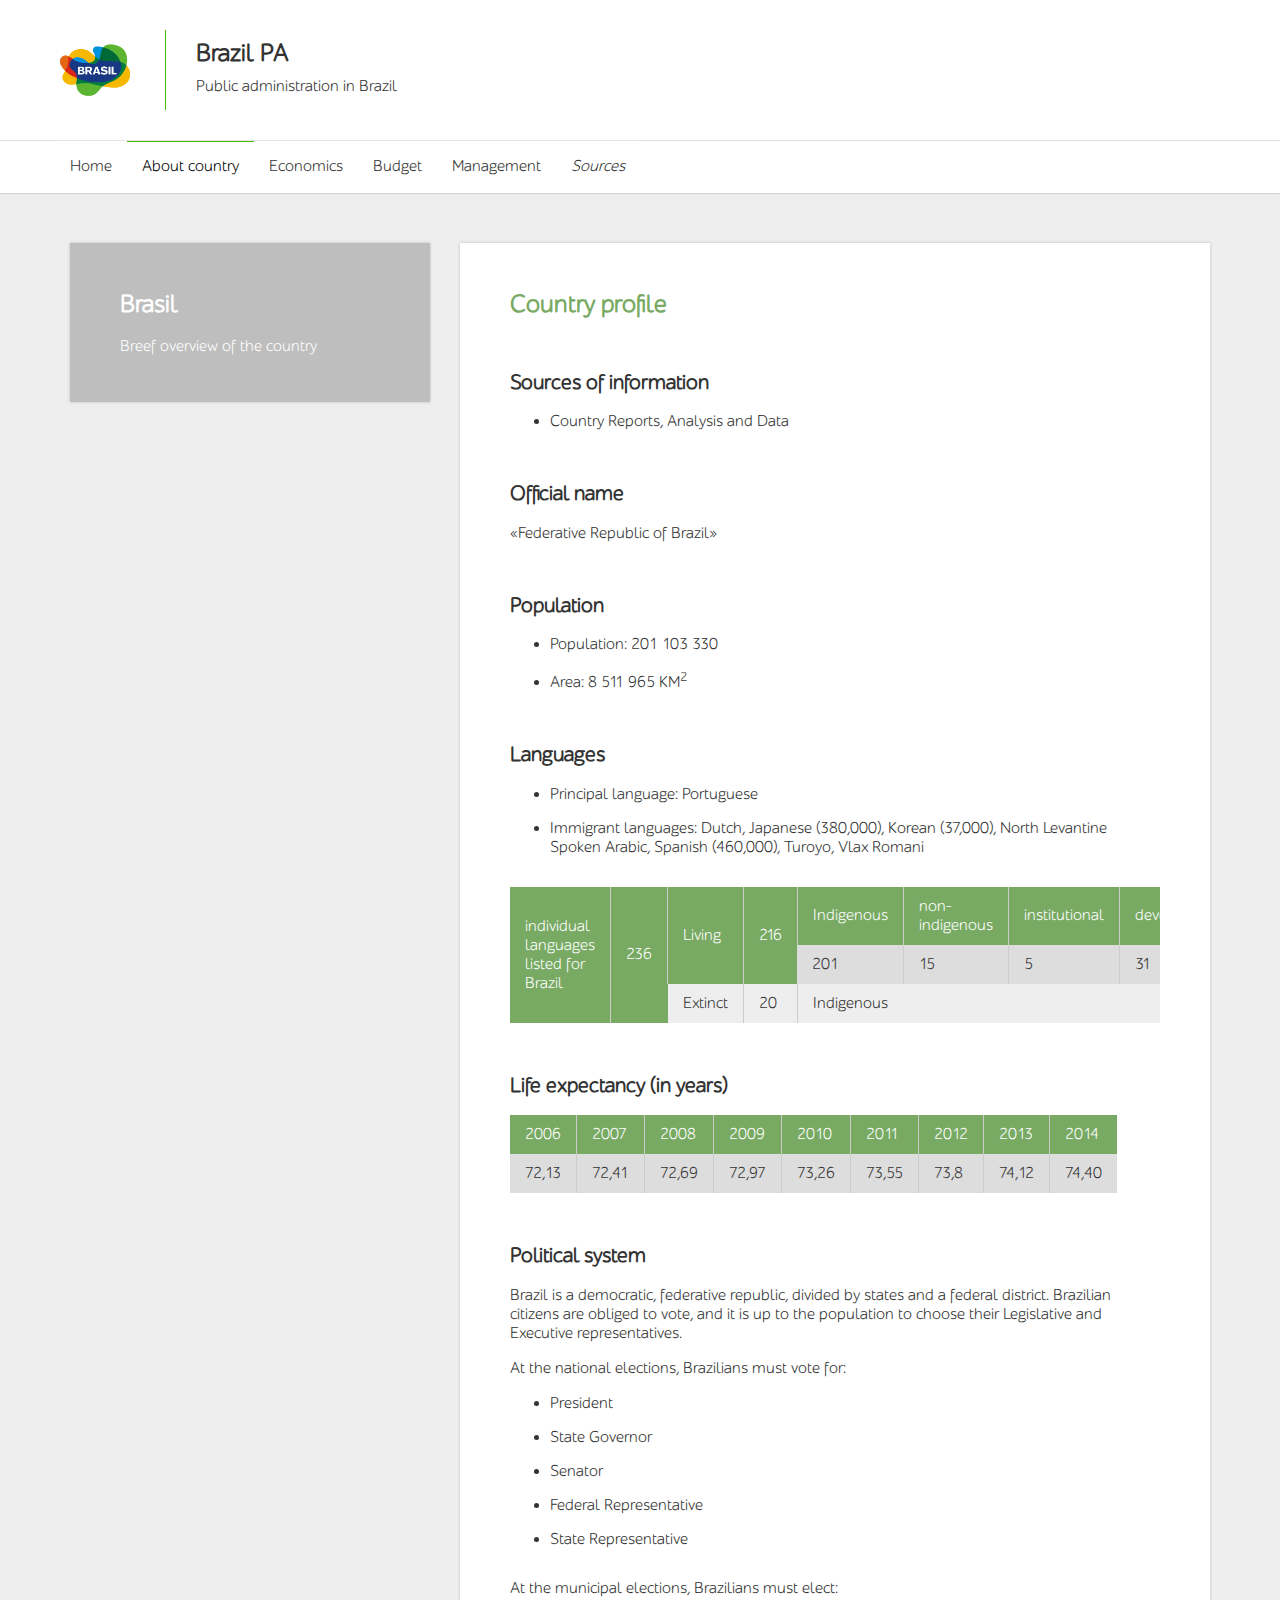
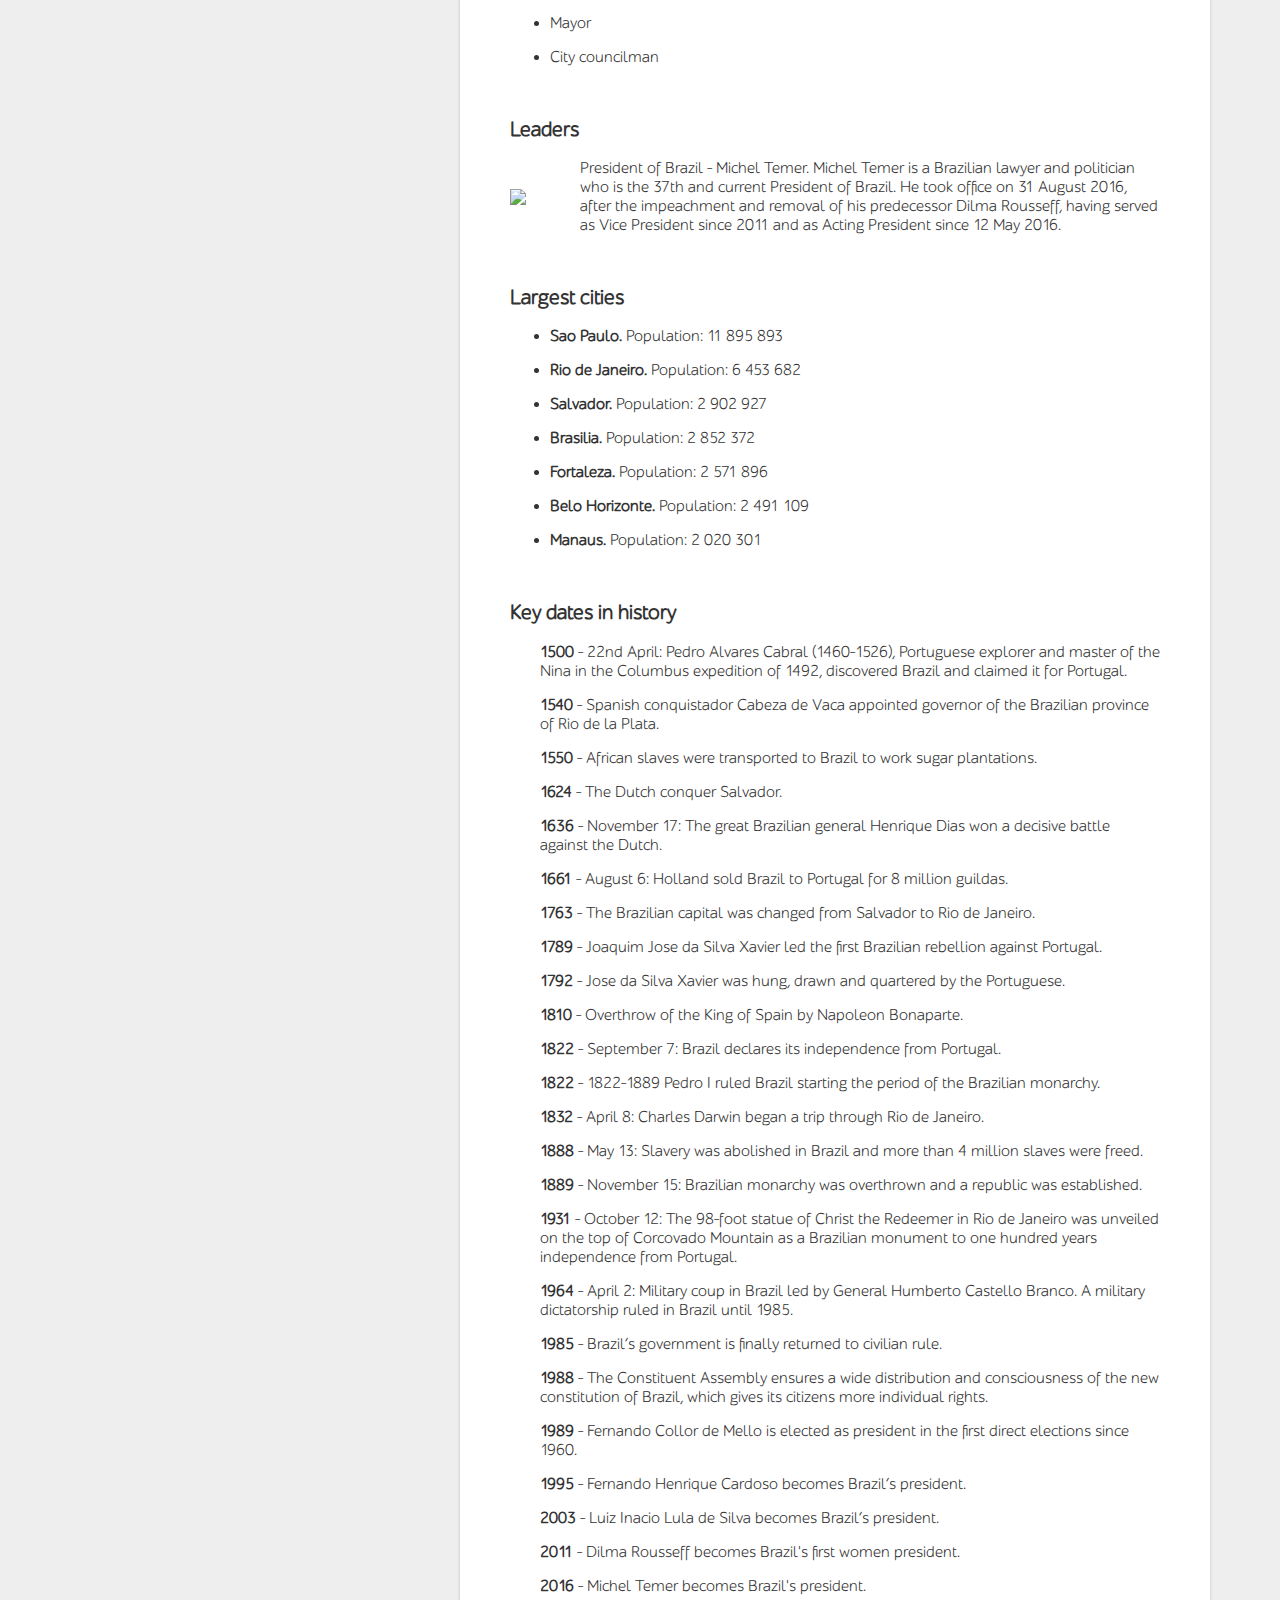
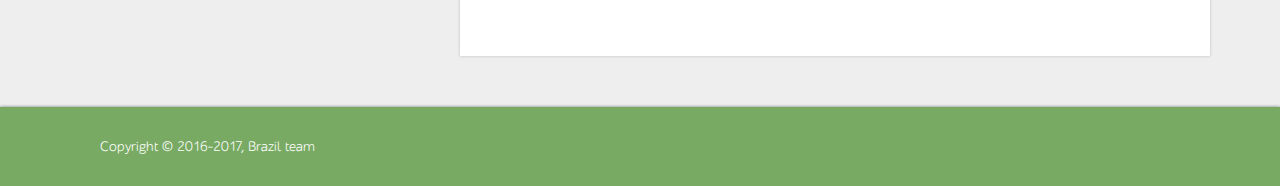
==== commit 8db4122d: "Update about.html" ====
--- a/about.html
+++ b/about.html
@@ -129,10 +129,6 @@
 									<td>dying</td>
 								</tr>
 								<tr>
-									<td></td>
-									<td></td>
-									<td></td>
-									<td></td>
 									<td>201</td>
 									<td>15</td>
 									<td>5</td>
@@ -141,8 +137,6 @@
 									<td>97</td>
 								</tr>
 								<tr>
-									<td></td>
-									<td></td>
 									<td>Extinct</td>
 									<td>20</td>
 									<td colspan="6">Indigenous</td>
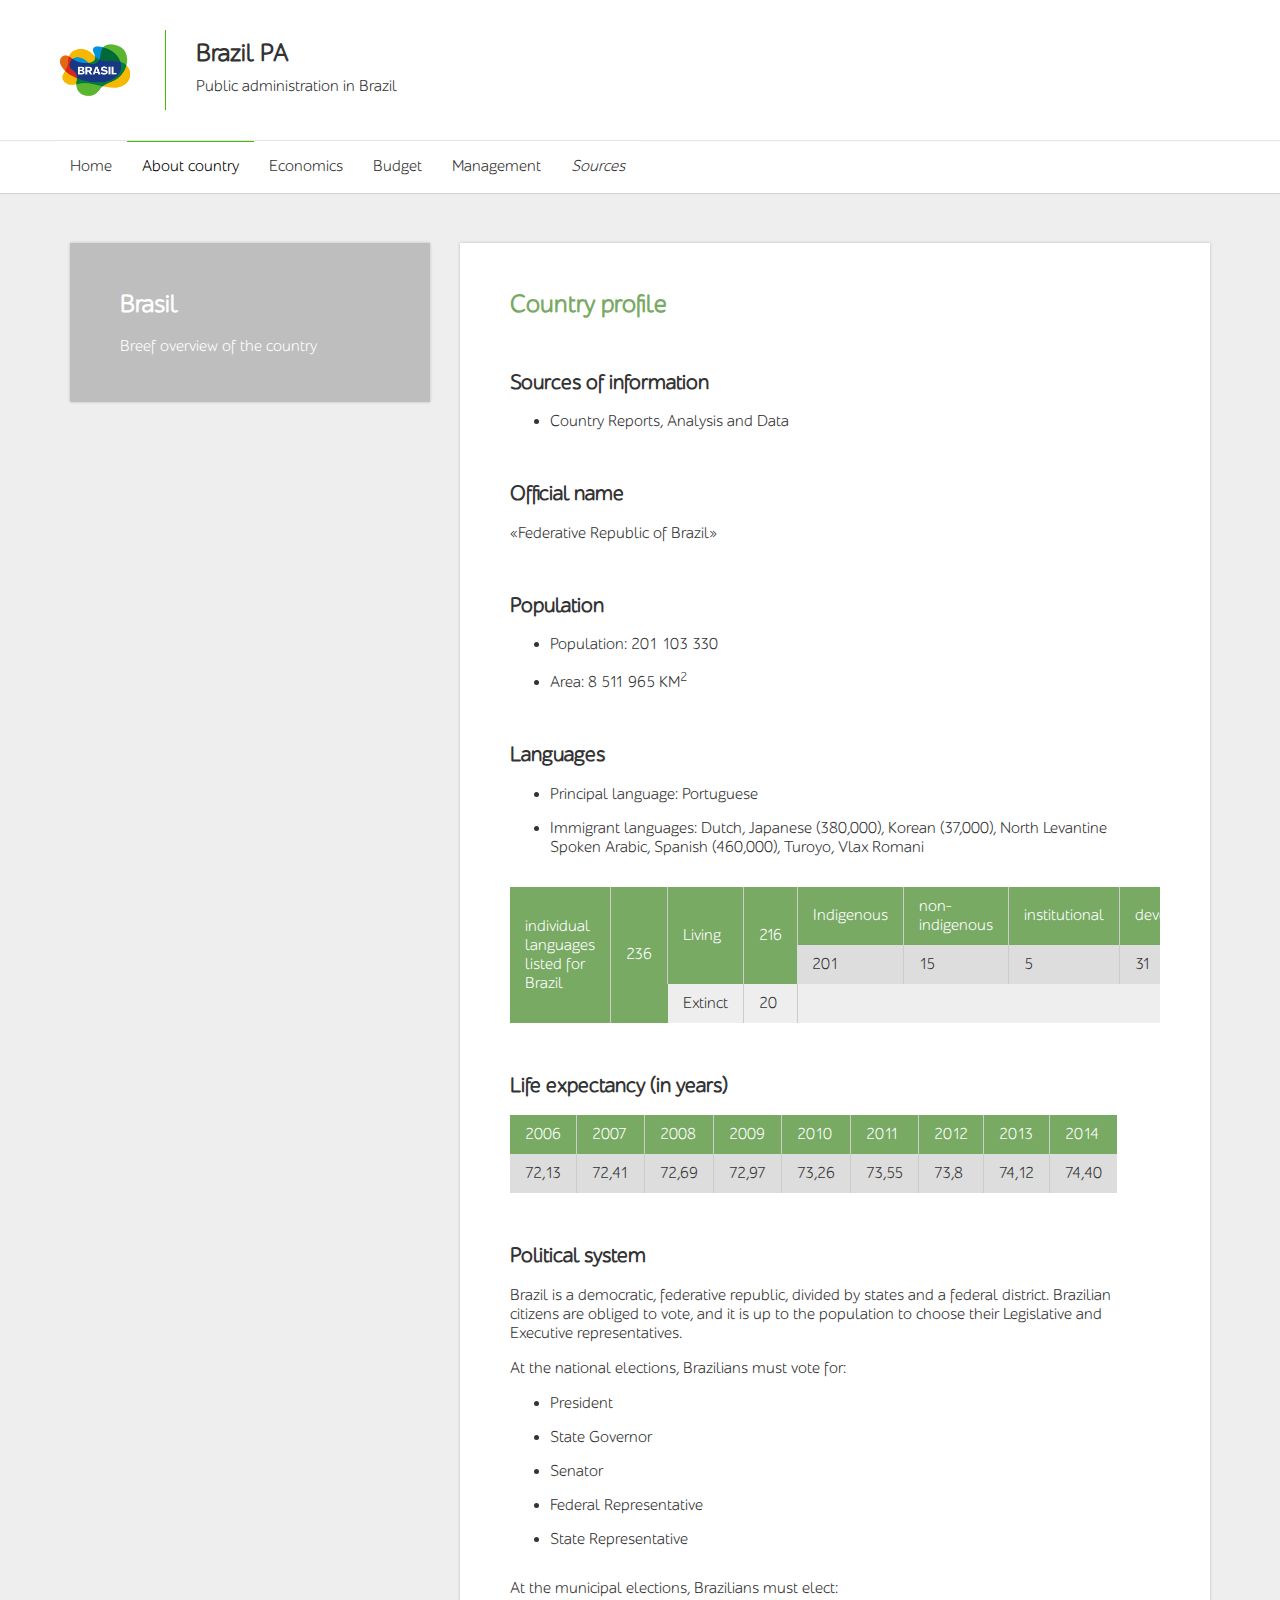
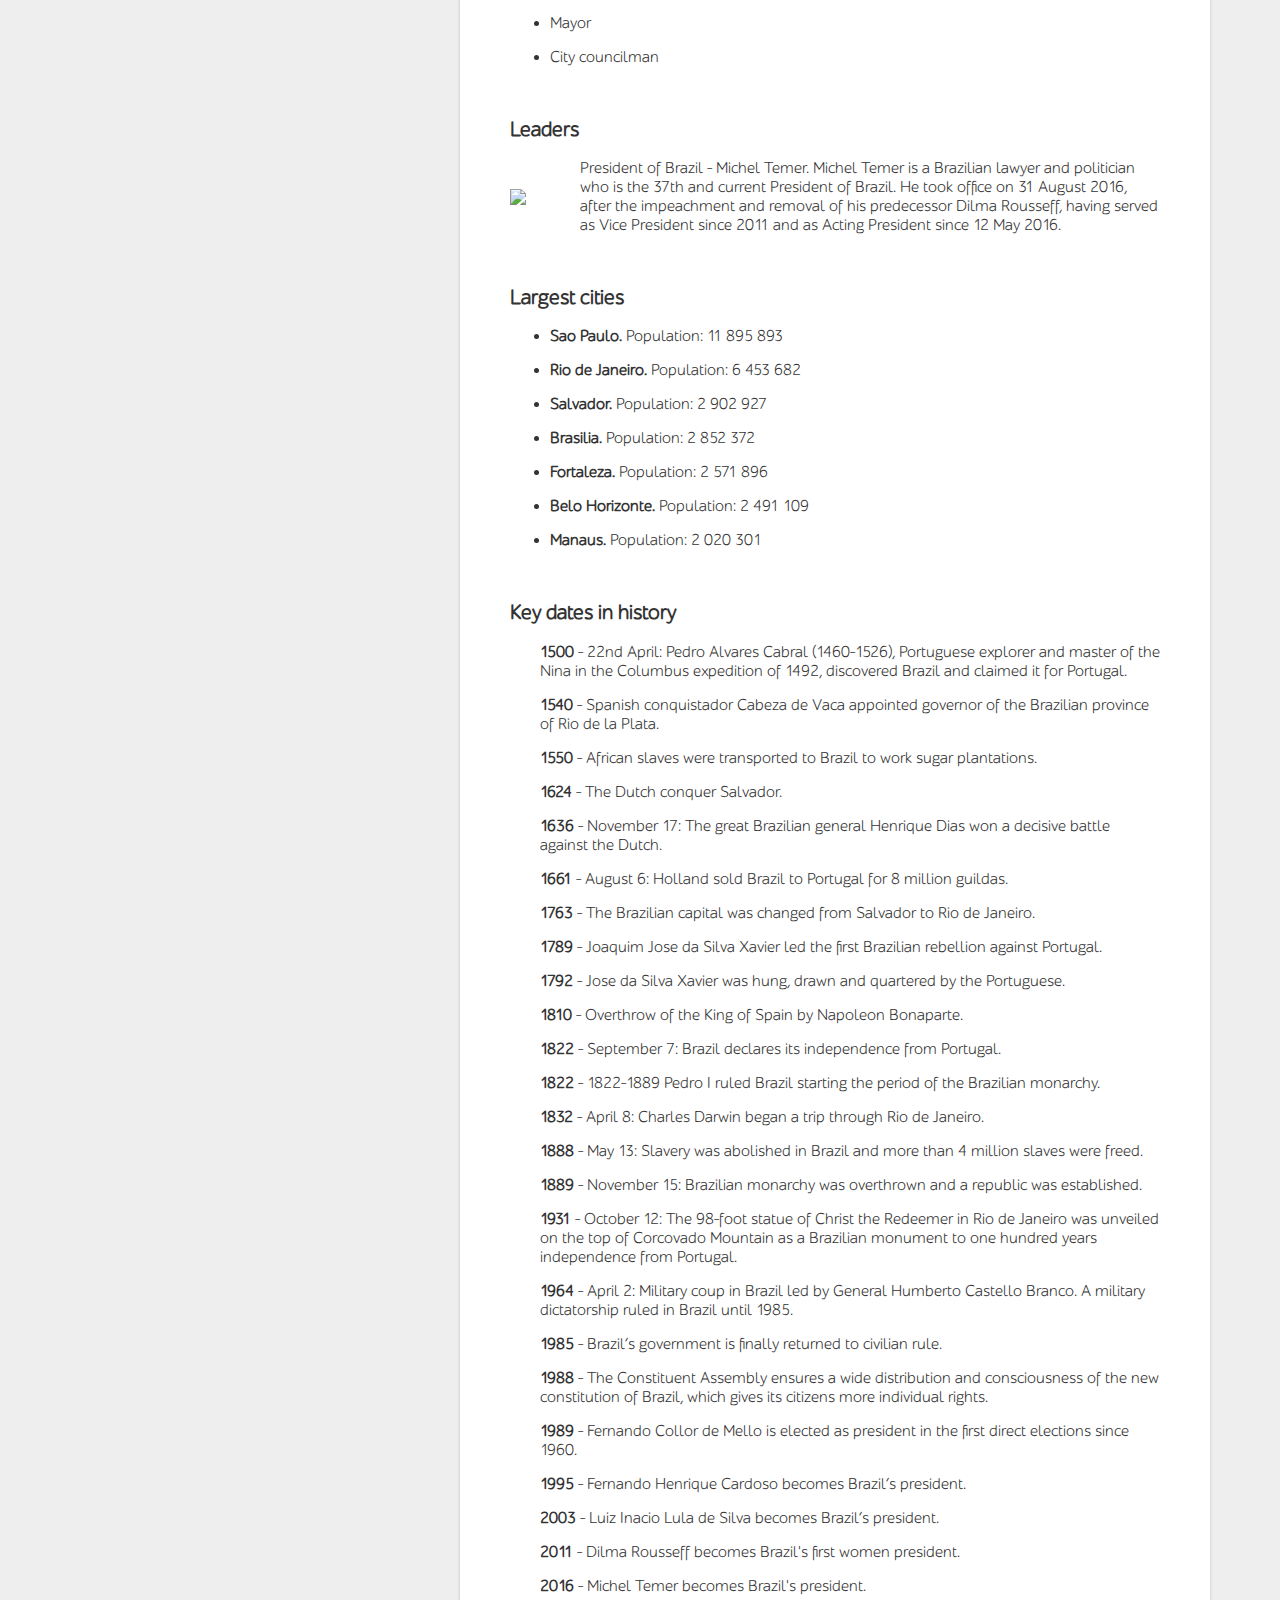
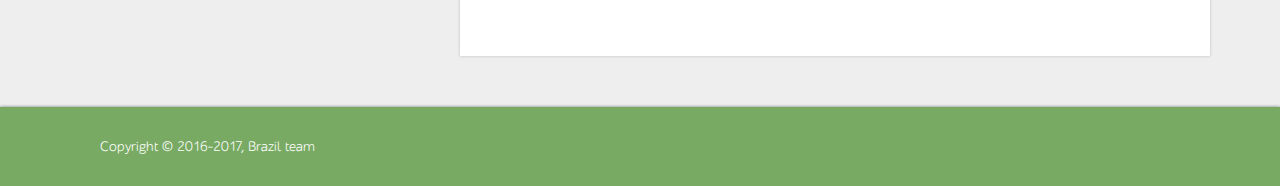
==== commit 371618aa: "Update about.html" ====
--- a/about.html
+++ b/about.html
@@ -139,7 +139,7 @@
 								<tr>
 									<td>Extinct</td>
 									<td>20</td>
-									<td colspan="6">Indigenous</td>
+									<td colspan="6"></td>
 								</tr>
 							</table>
 							<h2>Life expectancy (in years)</h2>
